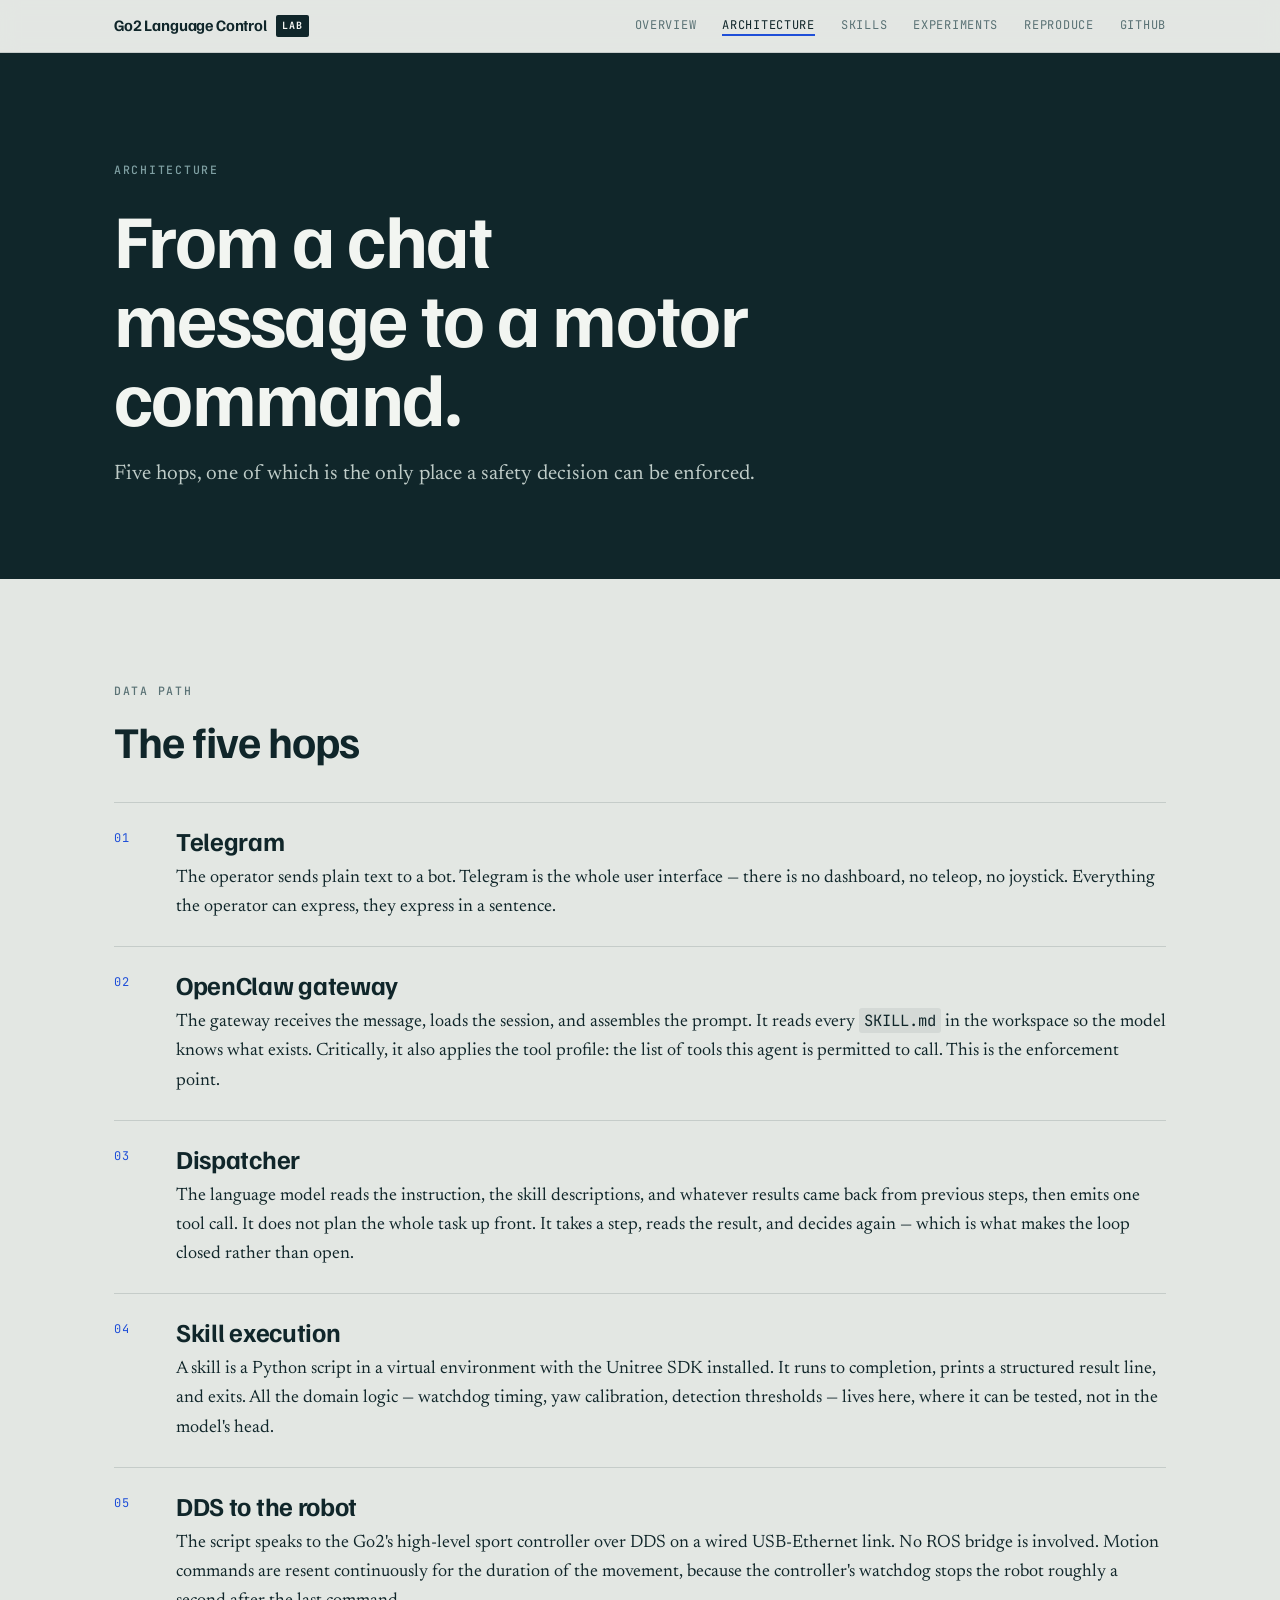
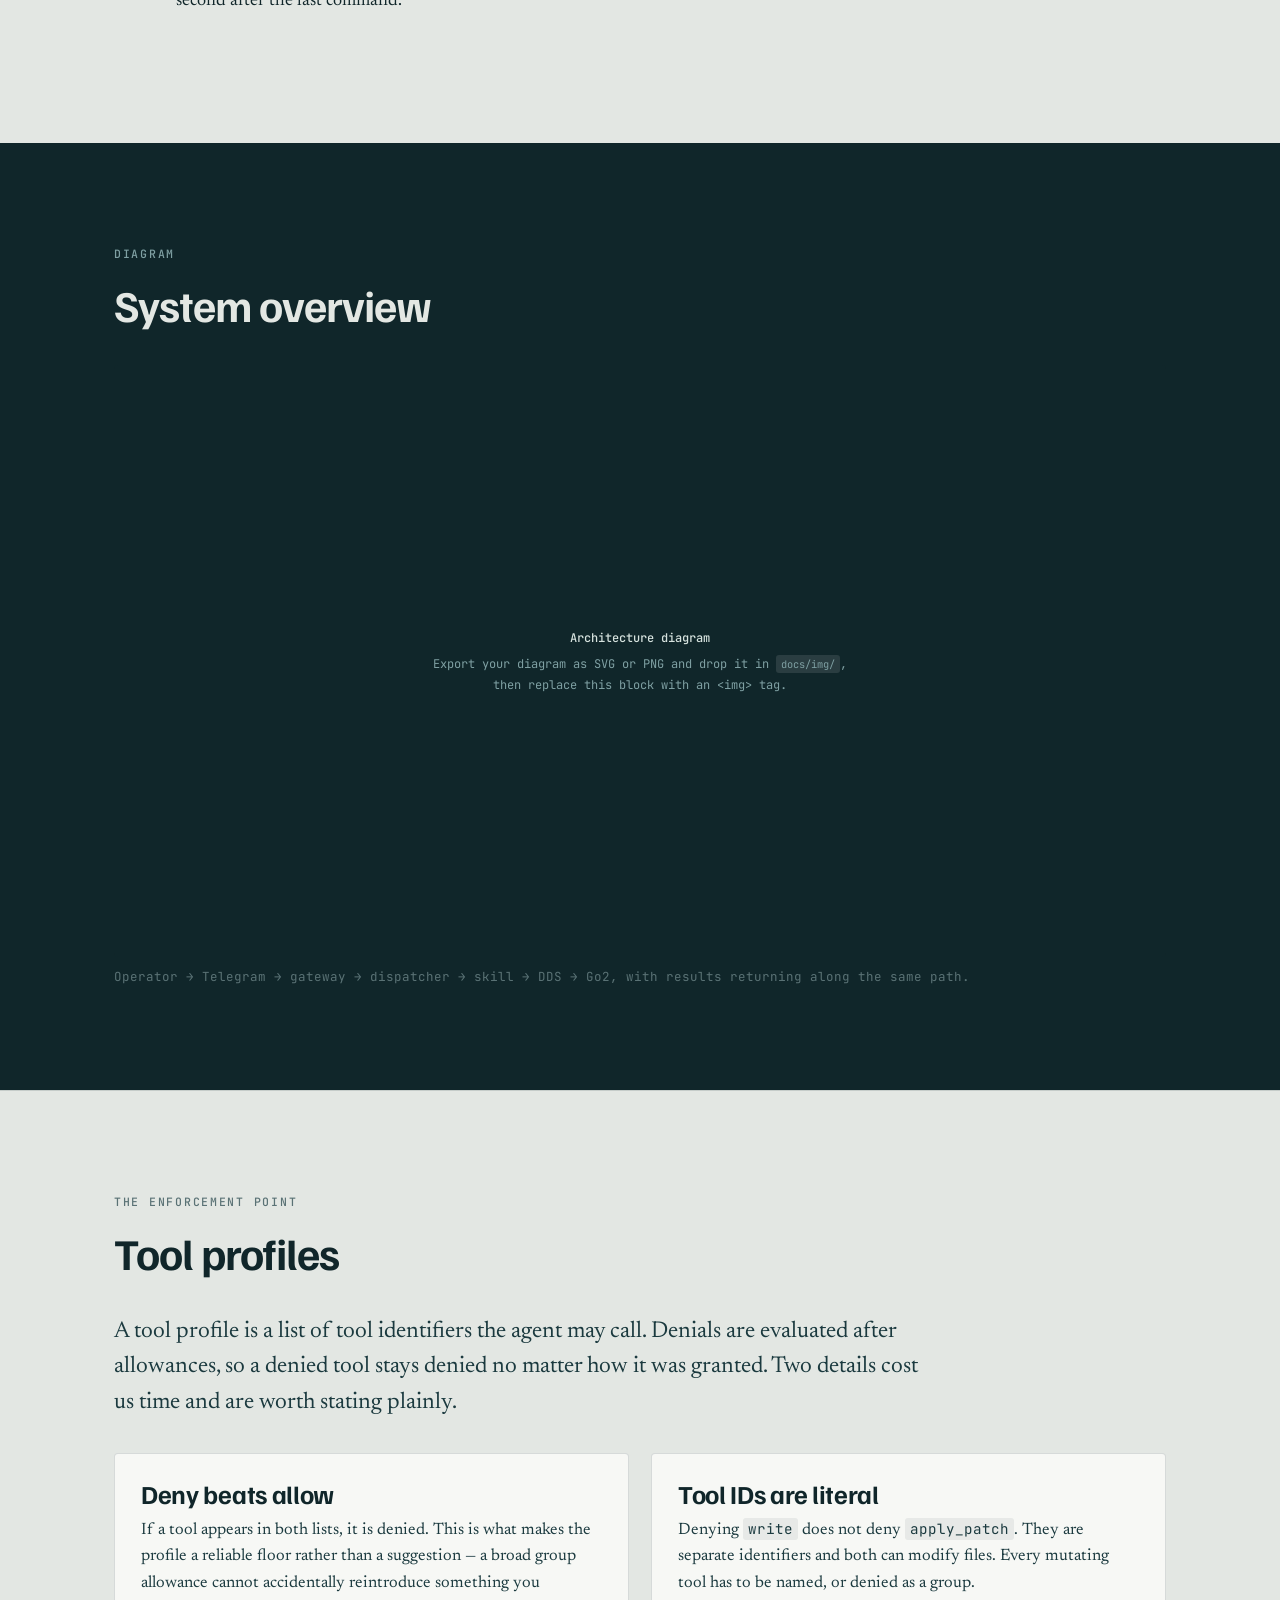
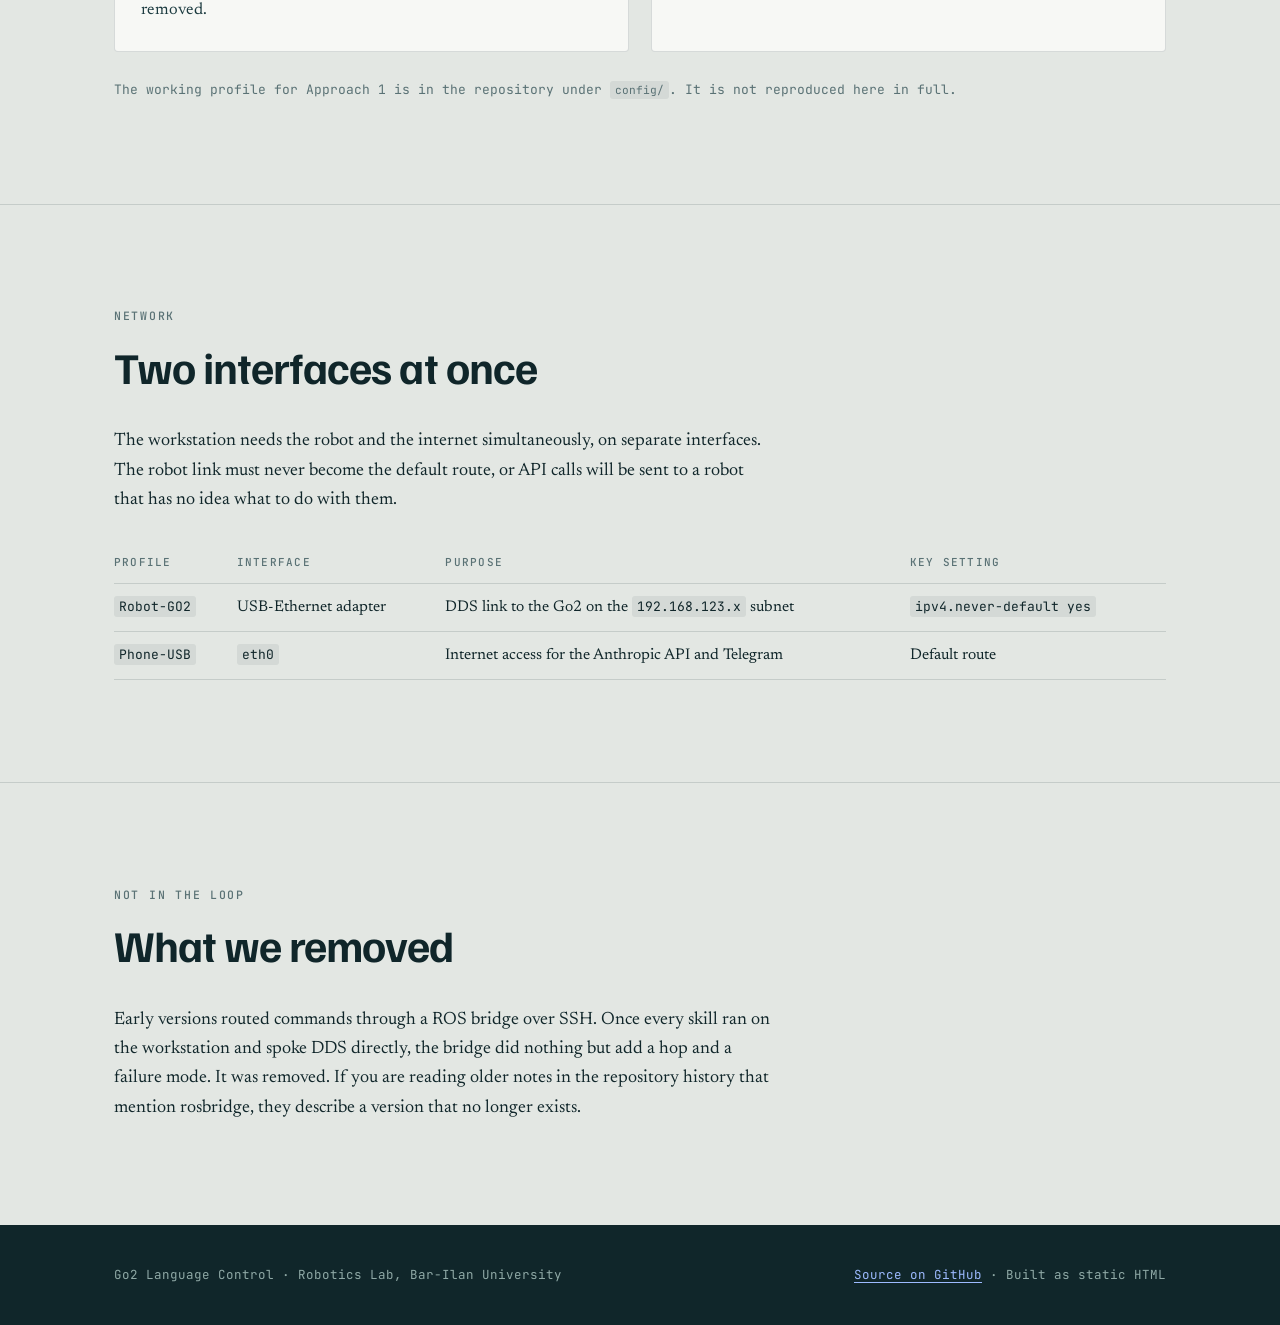
==== docs/architecture.html @ c18717c2 "adding project website files" ====
<!DOCTYPE html>
<html lang="en">
<head>
<meta charset="utf-8">
<meta name="viewport" content="width=device-width, initial-scale=1">
<title>Architecture — Go2 Language Control</title>
<meta name="description" content="How a chat message becomes a motor command: gateway, dispatcher, skill library, DDS.">
<link rel="preconnect" href="https://fonts.googleapis.com">
<link rel="preconnect" href="https://fonts.gstatic.com" crossorigin>
<link href="https://fonts.googleapis.com/css2?family=Familjen+Grotesk:wght@400;500;600;700&family=JetBrains+Mono:wght@400;500&family=Newsreader:opsz,wght@6..72,300;6..72,400;6..72,500&display=swap" rel="stylesheet">
<link rel="stylesheet" href="style.css">
</head>
<body>

<header class="topbar">
  <div class="topbar-inner">
    <a class="mark" href="index.html">Go2 Language Control <span>LAB</span></a>
    <a class="navlink" href="index.html">Overview</a>
    <a class="navlink" href="architecture.html" aria-current="page">Architecture</a>
    <a class="navlink" href="skills.html">Skills</a>
    <a class="navlink" href="experiments.html">Experiments</a>
    <a class="navlink" href="reproduce.html">Reproduce</a>
    <a class="navlink" href="https://github.com/TamirAshwal/Go2">GitHub</a>
  </div>
</header>

<section class="hero">
  <div class="wrap">
    <p class="eyebrow">Architecture</p>
    <h1>From a chat message to a motor command.</h1>
    <p class="hero-sub">
      Five hops, one of which is the only place a safety decision can be enforced.
    </p>
  </div>
</section>

<section class="band band-first">
  <div class="wrap">
    <div class="section-head">
      <p class="eyebrow">Data path</p>
      <h2>The five hops</h2>
    </div>

    <ol class="steps">
      <li>
        <h3>Telegram</h3>
        <p>The operator sends plain text to a bot. Telegram is the whole user interface —
        there is no dashboard, no teleop, no joystick. Everything the operator can express,
        they express in a sentence.</p>
      </li>
      <li>
        <h3>OpenClaw gateway</h3>
        <p>The gateway receives the message, loads the session, and assembles the prompt. It
        reads every <code>SKILL.md</code> in the workspace so the model knows what exists.
        Critically, it also applies the tool profile: the list of tools this agent is
        permitted to call. This is the enforcement point.</p>
      </li>
      <li>
        <h3>Dispatcher</h3>
        <p>The language model reads the instruction, the skill descriptions, and whatever
        results came back from previous steps, then emits one tool call. It does not plan the
        whole task up front. It takes a step, reads the result, and decides again — which is
        what makes the loop closed rather than open.</p>
      </li>
      <li>
        <h3>Skill execution</h3>
        <p>A skill is a Python script in a virtual environment with the Unitree SDK
        installed. It runs to completion, prints a structured result line, and exits. All
        the domain logic — watchdog timing, yaw calibration, detection thresholds — lives
        here, where it can be tested, not in the model's head.</p>
      </li>
      <li>
        <h3>DDS to the robot</h3>
        <p>The script speaks to the Go2's high-level sport controller over DDS on a wired
        USB-Ethernet link. No ROS bridge is involved. Motion commands are resent
        continuously for the duration of the movement, because the controller's watchdog
        stops the robot roughly a second after the last command.</p>
      </li>
    </ol>
  </div>
</section>

<section class="band band-dark">
  <div class="wrap">
    <div class="section-head">
      <p class="eyebrow">Diagram</p>
      <h2>System overview</h2>
    </div>
    <figure>
      <div class="video">
        <p class="video-hint"><strong>Architecture diagram</strong>
        Export your diagram as SVG or PNG and drop it in <code>docs/img/</code>,<br>
        then replace this block with an &lt;img&gt; tag.</p>
      </div>
      <figcaption>Operator → Telegram → gateway → dispatcher → skill → DDS → Go2, with results returning along the same path.</figcaption>
    </figure>
  </div>
</section>

<section class="band">
  <div class="wrap">
    <div class="section-head">
      <p class="eyebrow">The enforcement point</p>
      <h2>Tool profiles</h2>
    </div>
    <p class="lede" style="margin-bottom:32px;">
      A tool profile is a list of tool identifiers the agent may call. Denials are evaluated
      after allowances, so a denied tool stays denied no matter how it was granted. Two
      details cost us time and are worth stating plainly.
    </p>

    <div class="grid g2">
      <div class="card">
        <h3>Deny beats allow</h3>
        <p>If a tool appears in both lists, it is denied. This is what makes the profile a
        reliable floor rather than a suggestion — a broad group allowance cannot
        accidentally reintroduce something you removed.</p>
      </div>
      <div class="card">
        <h3>Tool IDs are literal</h3>
        <p>Denying <code>write</code> does not deny <code>apply_patch</code>. They are
        separate identifiers and both can modify files. Every mutating tool has to be named,
        or denied as a group.</p>
      </div>
    </div>

    <p class="note" style="margin-top:28px;">
      The working profile for Approach 1 is in the repository under
      <code>config/</code>. It is not reproduced here in full.
    </p>
  </div>
</section>

<section class="band">
  <div class="wrap">
    <div class="section-head">
      <p class="eyebrow">Network</p>
      <h2>Two interfaces at once</h2>
    </div>
    <p class="measure" style="margin-bottom:28px;">
      The workstation needs the robot and the internet simultaneously, on separate
      interfaces. The robot link must never become the default route, or API calls will be
      sent to a robot that has no idea what to do with them.
    </p>
    <table class="table">
      <thead>
        <tr><th>Profile</th><th>Interface</th><th>Purpose</th><th>Key setting</th></tr>
      </thead>
      <tbody>
        <tr>
          <td><code>Robot-GO2</code></td>
          <td>USB-Ethernet adapter</td>
          <td>DDS link to the Go2 on the <code>192.168.123.x</code> subnet</td>
          <td><code>ipv4.never-default yes</code></td>
        </tr>
        <tr>
          <td><code>Phone-USB</code></td>
          <td><code>eth0</code></td>
          <td>Internet access for the Anthropic API and Telegram</td>
          <td>Default route</td>
        </tr>
      </tbody>
    </table>
  </div>
</section>

<section class="band">
  <div class="wrap">
    <div class="section-head">
      <p class="eyebrow">Not in the loop</p>
      <h2>What we removed</h2>
    </div>
    <p class="measure">
      Early versions routed commands through a ROS bridge over SSH. Once every skill ran on
      the workstation and spoke DDS directly, the bridge did nothing but add a hop and a
      failure mode. It was removed. If you are reading older notes in the repository history
      that mention rosbridge, they describe a version that no longer exists.
    </p>
  </div>
</section>

<footer class="site-foot">
  <div class="wrap">
    <span>Go2 Language Control · Robotics Lab, Bar-Ilan University</span>
    <span><a href="https://github.com/TamirAshwal/Go2">Source on GitHub</a> · Built as static HTML</span>
  </div>
</footer>

</body>
</html>
---- docs/style.css ----
/* ============================================================
   Go2 Language Control — project site
   Palette and type tokens
   ============================================================ */

:root {
  --ash:      #E3E7E3;
  --ash-deep: #D2D8D2;
  --paper:    #F7F8F5;
  --ink:      #10262A;
  --ink-soft: #1B3A3F;
  --muted:    #5A7275;
  --cobalt:   #1F4FD8;
  --allow:    #17795F;
  --deny:     #B0301C;
  --hair:     rgba(16, 38, 42, 0.14);
  --hair-dk:  rgba(227, 231, 227, 0.18);

  --display: "Familjen Grotesk", "Helvetica Neue", Arial, sans-serif;
  --body:    "Newsreader", Georgia, serif;
  --mono:    "JetBrains Mono", ui-monospace, "SF Mono", Menlo, monospace;

  --gutter: clamp(20px, 5vw, 72px);
  --maxw: 1180px;
}

* { box-sizing: border-box; }

html { -webkit-text-size-adjust: 100%; scroll-behavior: smooth; }

body {
  margin: 0;
  background: var(--ash);
  color: var(--ink);
  font-family: var(--body);
  font-size: 18px;
  line-height: 1.62;
  font-optical-sizing: auto;
}

img { max-width: 100%; display: block; }

a { color: var(--cobalt); text-decoration-thickness: 1px; text-underline-offset: 3px; }
a:hover { text-decoration-thickness: 2px; }

:focus-visible {
  outline: 2px solid var(--cobalt);
  outline-offset: 3px;
}

/* ---------- shared layout ---------- */

.wrap {
  max-width: var(--maxw);
  margin: 0 auto;
  padding-left: var(--gutter);
  padding-right: var(--gutter);
}

.band { padding: clamp(56px, 8vw, 104px) 0; border-top: 1px solid var(--hair); }
.band-first { border-top: none; }
.band-dark { background: var(--ink); color: var(--ash); border-top: none; }
.band-dark a { color: #9DBBFF; }

/* ---------- type ---------- */

h1, h2, h3, h4 {
  font-family: var(--display);
  font-weight: 700;
  letter-spacing: -0.022em;
  line-height: 1.04;
  margin: 0;
}

h1 { font-size: clamp(38px, 6.4vw, 76px); }
h2 { font-size: clamp(28px, 3.9vw, 44px); }
h3 { font-size: clamp(20px, 2.3vw, 26px); letter-spacing: -0.012em; }
h4 { font-size: 17px; letter-spacing: -0.005em; }

p { margin: 0 0 1.05em; }
p:last-child { margin-bottom: 0; }

.eyebrow {
  font-family: var(--mono);
  font-size: 11.5px;
  font-weight: 500;
  letter-spacing: 0.15em;
  text-transform: uppercase;
  color: var(--muted);
  margin: 0 0 18px;
}
.band-dark .eyebrow { color: #7FA0A3; }

.lede {
  font-size: clamp(19px, 2.1vw, 23px);
  line-height: 1.55;
  color: var(--ink-soft);
  max-width: 62ch;
}
.band-dark .lede { color: #C3CFCB; }

.measure { max-width: 66ch; }

.note {
  font-family: var(--mono);
  font-size: 13px;
  line-height: 1.6;
  color: var(--muted);
}

/* ---------- top bar ---------- */

.topbar {
  position: sticky;
  top: 0;
  z-index: 40;
  background: rgba(227, 231, 227, 0.92);
  backdrop-filter: blur(9px);
  border-bottom: 1px solid var(--hair);
}

.topbar-inner {
  max-width: var(--maxw);
  margin: 0 auto;
  padding: 13px var(--gutter);
  display: flex;
  align-items: center;
  gap: 26px;
  flex-wrap: wrap;
}

.mark {
  font-family: var(--display);
  font-weight: 700;
  font-size: 16px;
  letter-spacing: -0.01em;
  color: var(--ink);
  text-decoration: none;
  margin-right: auto;
  display: flex;
  align-items: center;
  gap: 9px;
}

.mark span {
  font-family: var(--mono);
  font-size: 10px;
  letter-spacing: 0.1em;
  color: var(--paper);
  background: var(--ink);
  padding: 3px 6px 2px;
  border-radius: 2px;
}

.navlink {
  font-family: var(--mono);
  font-size: 12px;
  letter-spacing: 0.06em;
  text-transform: uppercase;
  color: var(--muted);
  text-decoration: none;
}
.navlink:hover { color: var(--ink); }
.navlink[aria-current="page"] { color: var(--ink); box-shadow: inset 0 -2px 0 var(--cobalt); }

/* ---------- hero ---------- */

.hero {
  background: var(--ink);
  color: var(--ash);
  padding: clamp(56px, 9vw, 108px) 0 clamp(48px, 7vw, 88px);
}

.hero .eyebrow { color: #7FA0A3; }
.hero h1 { color: #F2F5F1; max-width: 15ch; }

.hero-sub {
  margin-top: 24px;
  max-width: 58ch;
  font-size: clamp(18px, 2vw, 21px);
  line-height: 1.55;
  color: #BFCCC8;
}

.hero-grid {
  display: grid;
  grid-template-columns: 1.05fr 0.95fr;
  gap: clamp(32px, 5vw, 64px);
  align-items: start;
}

/* ---------- signature: dispatch trace ---------- */

.trace {
  font-family: var(--mono);
  font-size: 12.5px;
  line-height: 1.5;
  border: 1px solid var(--hair-dk);
  border-radius: 4px;
  background: #0A1B1E;
  padding: 20px 20px 22px;
}

.trace-head {
  display: flex;
  justify-content: space-between;
  font-size: 10.5px;
  letter-spacing: 0.12em;
  text-transform: uppercase;
  color: #6E9093;
  padding-bottom: 14px;
  margin-bottom: 16px;
  border-bottom: 1px solid var(--hair-dk);
}

.step {
  display: grid;
  grid-template-columns: 78px 1fr;
  gap: 14px;
  padding: 9px 0;
  opacity: 0;
  animation: rise 0.5s ease forwards;
}

.step + .step { border-top: 1px dashed var(--hair-dk); }
.step:nth-child(2) { animation-delay: 0.15s; }
.step:nth-child(3) { animation-delay: 0.55s; }
.step:nth-child(4) { animation-delay: 0.95s; }
.step:nth-child(5) { animation-delay: 1.35s; }
.step:nth-child(6) { animation-delay: 1.75s; }

@keyframes rise {
  from { opacity: 0; transform: translateY(6px); }
  to   { opacity: 1; transform: none; }
}

.step-tag {
  color: #6E9093;
  font-size: 10.5px;
  letter-spacing: 0.1em;
  text-transform: uppercase;
  padding-top: 3px;
}

.step-body { color: #D6E2DE; word-break: break-word; }
.step-body em { color: #9DBBFF; font-style: normal; }
.step-body .ok { color: #56C79E; }

@media (prefers-reduced-motion: reduce) {
  html { scroll-behavior: auto; }
  .step { opacity: 1; animation: none; }
}

/* ---------- result line ---------- */

.result {
  font-family: var(--mono);
  font-size: 13px;
  background: var(--ink);
  color: #D6E2DE;
  padding: 12px 15px;
  border-radius: 3px;
  border-left: 3px solid var(--allow);
  overflow-x: auto;
  white-space: pre;
  margin: 0 0 10px;
}
.result:last-child { margin-bottom: 0; }

/* ---------- code block ---------- */

pre {
  font-family: var(--mono);
  font-size: 13px;
  line-height: 1.62;
  background: var(--ink);
  color: #D6E2DE;
  padding: 18px 20px;
  border-radius: 4px;
  overflow-x: auto;
  margin: 0 0 18px;
}
pre:last-child { margin-bottom: 0; }
pre .c { color: #7FA0A3; }

code {
  font-family: var(--mono);
  font-size: 0.86em;
  background: rgba(16, 38, 42, 0.07);
  padding: 2px 5px;
  border-radius: 3px;
}
pre code { background: none; padding: 0; font-size: inherit; }
.band-dark code { background: rgba(227, 231, 227, 0.12); }

/* ---------- grids and cards ---------- */

.grid { display: grid; gap: 22px; }
.g2 { grid-template-columns: repeat(2, 1fr); }
.g3 { grid-template-columns: repeat(3, 1fr); }

.card {
  background: var(--paper);
  border: 1px solid var(--hair);
  border-radius: 4px;
  padding: 26px 26px 28px;
}

.card h3 { margin-bottom: 10px; }
.card p { font-size: 16.5px; color: var(--ink-soft); }

a.card { text-decoration: none; color: inherit; display: block; transition: border-color 0.15s, transform 0.15s; }
a.card:hover { border-color: var(--cobalt); transform: translateY(-2px); }
a.card .go {
  font-family: var(--mono);
  font-size: 12px;
  letter-spacing: 0.08em;
  text-transform: uppercase;
  color: var(--cobalt);
  display: inline-block;
  margin-top: 14px;
}

/* ---------- approach comparison ---------- */

.approach {
  background: var(--paper);
  border: 1px solid var(--hair);
  border-radius: 4px;
  padding: 26px;
}
.approach.is-focus { border-color: var(--ink); border-width: 2px; }

.approach-tag {
  font-family: var(--mono);
  font-size: 11px;
  letter-spacing: 0.13em;
  text-transform: uppercase;
  color: var(--paper);
  background: var(--ink);
  padding: 4px 8px 3px;
  border-radius: 2px;
  display: inline-block;
  margin-bottom: 14px;
}

.tools { list-style: none; margin: 18px 0 0; padding: 0; font-family: var(--mono); font-size: 13.5px; }
.tools li { padding: 7px 0; border-top: 1px solid var(--hair); display: flex; gap: 10px; align-items: baseline; }
.tools li::before { font-size: 11px; letter-spacing: 0.06em; width: 54px; flex: none; }
.tools .allow::before { content: "ALLOW"; color: var(--allow); }
.tools .deny::before  { content: "DENY";  color: var(--deny); }
.tools .deny { color: var(--muted); text-decoration: line-through; text-decoration-color: var(--deny); }

/* ---------- video ---------- */

.video {
  position: relative;
  aspect-ratio: 16 / 9;
  background: var(--ink);
  border-radius: 4px;
  overflow: hidden;
  display: flex;
  align-items: center;
  justify-content: center;
  text-align: center;
  padding: 24px;
}
.video iframe, .video video { position: absolute; inset: 0; width: 100%; height: 100%; border: 0; }
.video-hint { font-family: var(--mono); font-size: 12px; line-height: 1.7; color: #7FA0A3; }
.video-hint strong { color: #D6E2DE; display: block; margin-bottom: 6px; font-weight: 500; }

figure { margin: 0; }
figcaption { font-family: var(--mono); font-size: 12.5px; color: var(--muted); margin-top: 10px; }

/* ---------- table ---------- */

.table { width: 100%; border-collapse: collapse; font-size: 15.5px; }
.table th, .table td { text-align: left; padding: 11px 14px 11px 0; border-bottom: 1px solid var(--hair); vertical-align: top; }
.table th {
  font-family: var(--mono);
  font-size: 11px;
  letter-spacing: 0.11em;
  text-transform: uppercase;
  color: var(--muted);
  font-weight: 500;
}
.table td code { font-size: 13px; }

/* ---------- numbered steps ---------- */

.steps { counter-reset: s; list-style: none; margin: 0; padding: 0; }
.steps > li {
  counter-increment: s;
  border-top: 1px solid var(--hair);
  padding: 24px 0 24px 62px;
  position: relative;
}
.steps > li::before {
  content: counter(s, decimal-leading-zero);
  position: absolute;
  left: 0;
  top: 26px;
  font-family: var(--mono);
  font-size: 12px;
  color: var(--cobalt);
  letter-spacing: 0.06em;
}
.steps h3 { margin-bottom: 10px; }

/* ---------- misc ---------- */

.stack-list { list-style: none; margin: 0; padding: 0; font-size: 16.5px; }
.stack-list li { padding: 10px 0; border-top: 1px solid var(--hair); }
.stack-list li:first-child { border-top: none; }
.stack-list b { font-family: var(--display); font-weight: 700; }

.limits { list-style: none; margin: 0; padding: 0; }
.limits li { padding: 14px 0 14px 26px; border-top: 1px solid var(--hair); position: relative; font-size: 16.5px; }
.limits li::before { content: "—"; position: absolute; left: 0; color: var(--deny); }

.section-head { margin-bottom: 38px; }

.site-foot {
  background: var(--ink);
  color: #8FA9A6;
  font-family: var(--mono);
  font-size: 12.5px;
  padding: 40px 0;
}
.site-foot .wrap { display: flex; justify-content: space-between; gap: 20px; flex-wrap: wrap; }
.site-foot a { color: #9DBBFF; }

/* ---------- dark-section overrides ---------- */

.band-dark pre,
.band-dark .result {
  background: #0A1B1E;
  border: 1px solid var(--hair-dk);
}
.band-dark .result { border-left: 3px solid var(--allow); }
.band-dark .steps > li { border-top-color: var(--hair-dk); }
.band-dark .steps > li::before { color: #9DBBFF; }
.band-dark .note { color: #7FA0A3; }
.band-dark .table th,
.band-dark .table td { border-bottom-color: var(--hair-dk); }
.band-dark .table th { color: #7FA0A3; }

/* ---------- responsive ---------- */

@media (max-width: 900px) {
  .hero-grid, .g2, .g3 { grid-template-columns: 1fr; }
}

@media (max-width: 560px) {
  body { font-size: 17px; }
  .topbar-inner { gap: 16px; }
  .step { grid-template-columns: 62px 1fr; gap: 10px; }
}
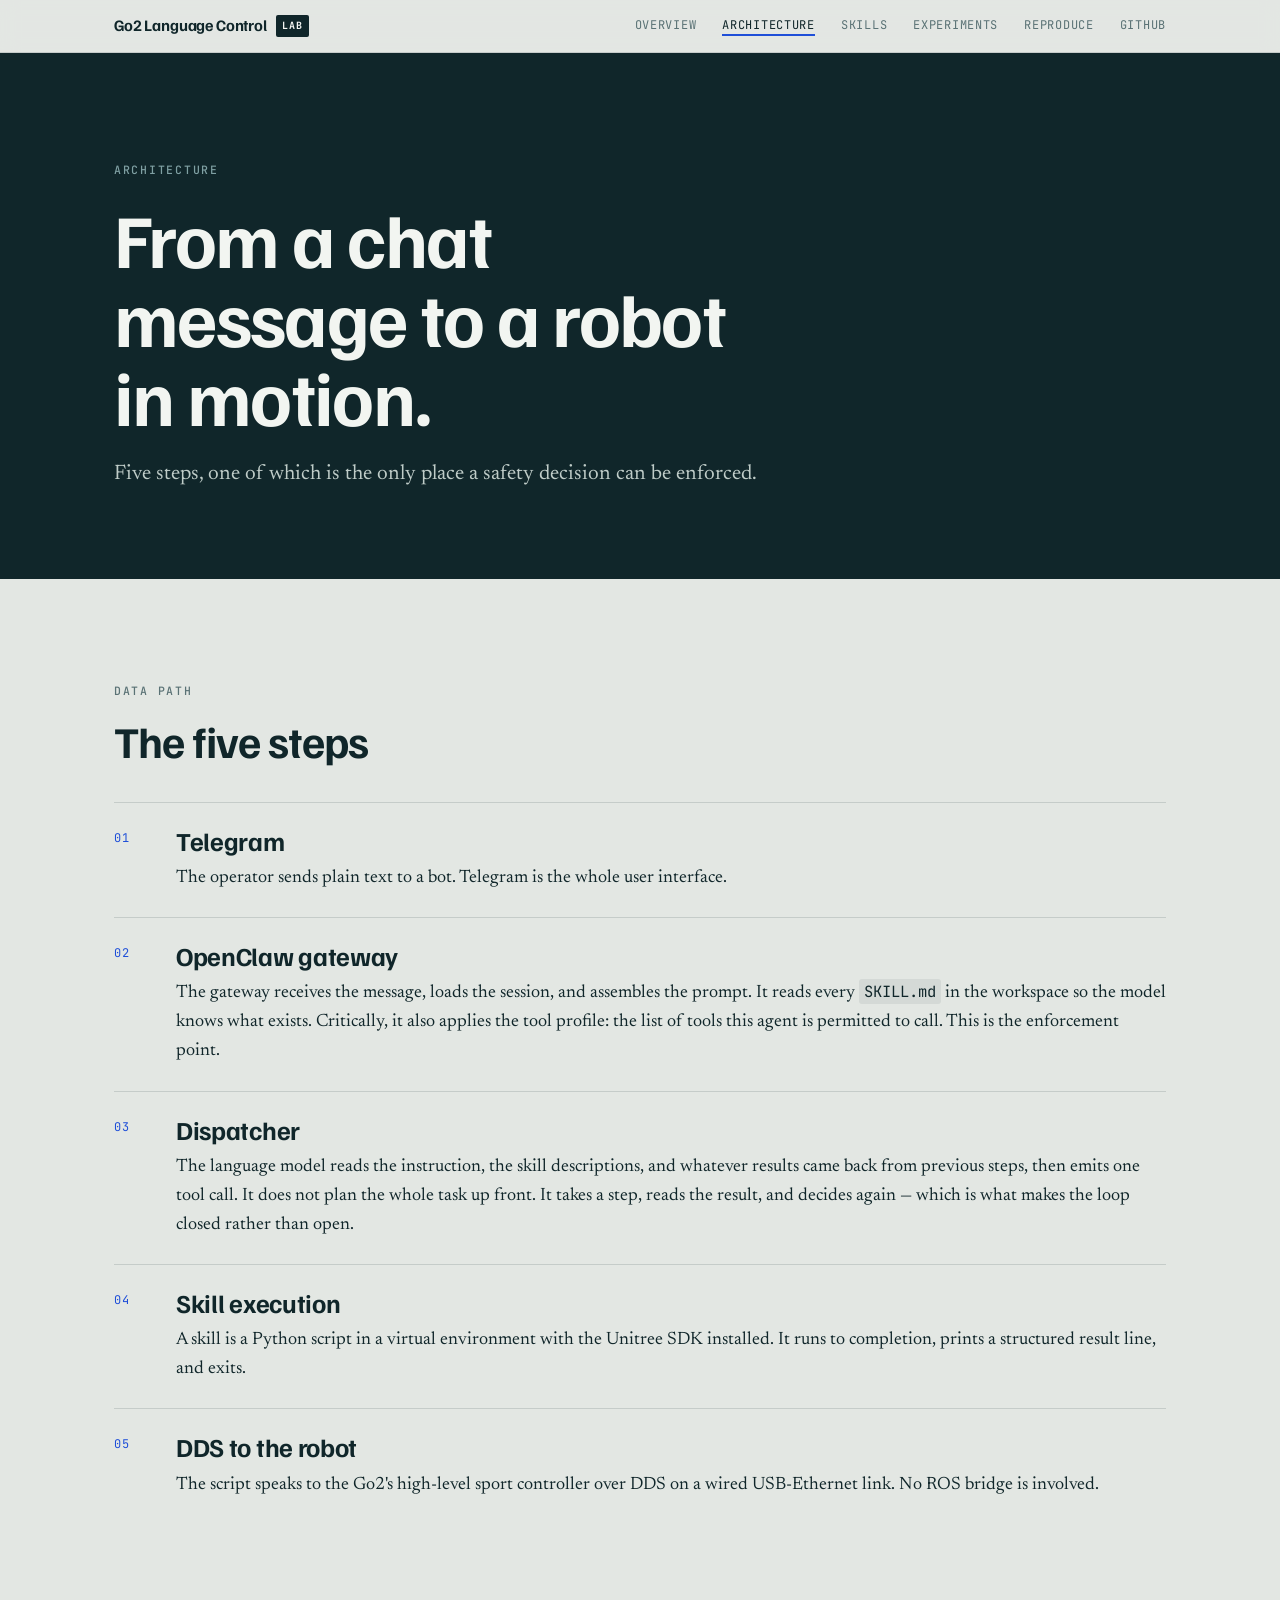
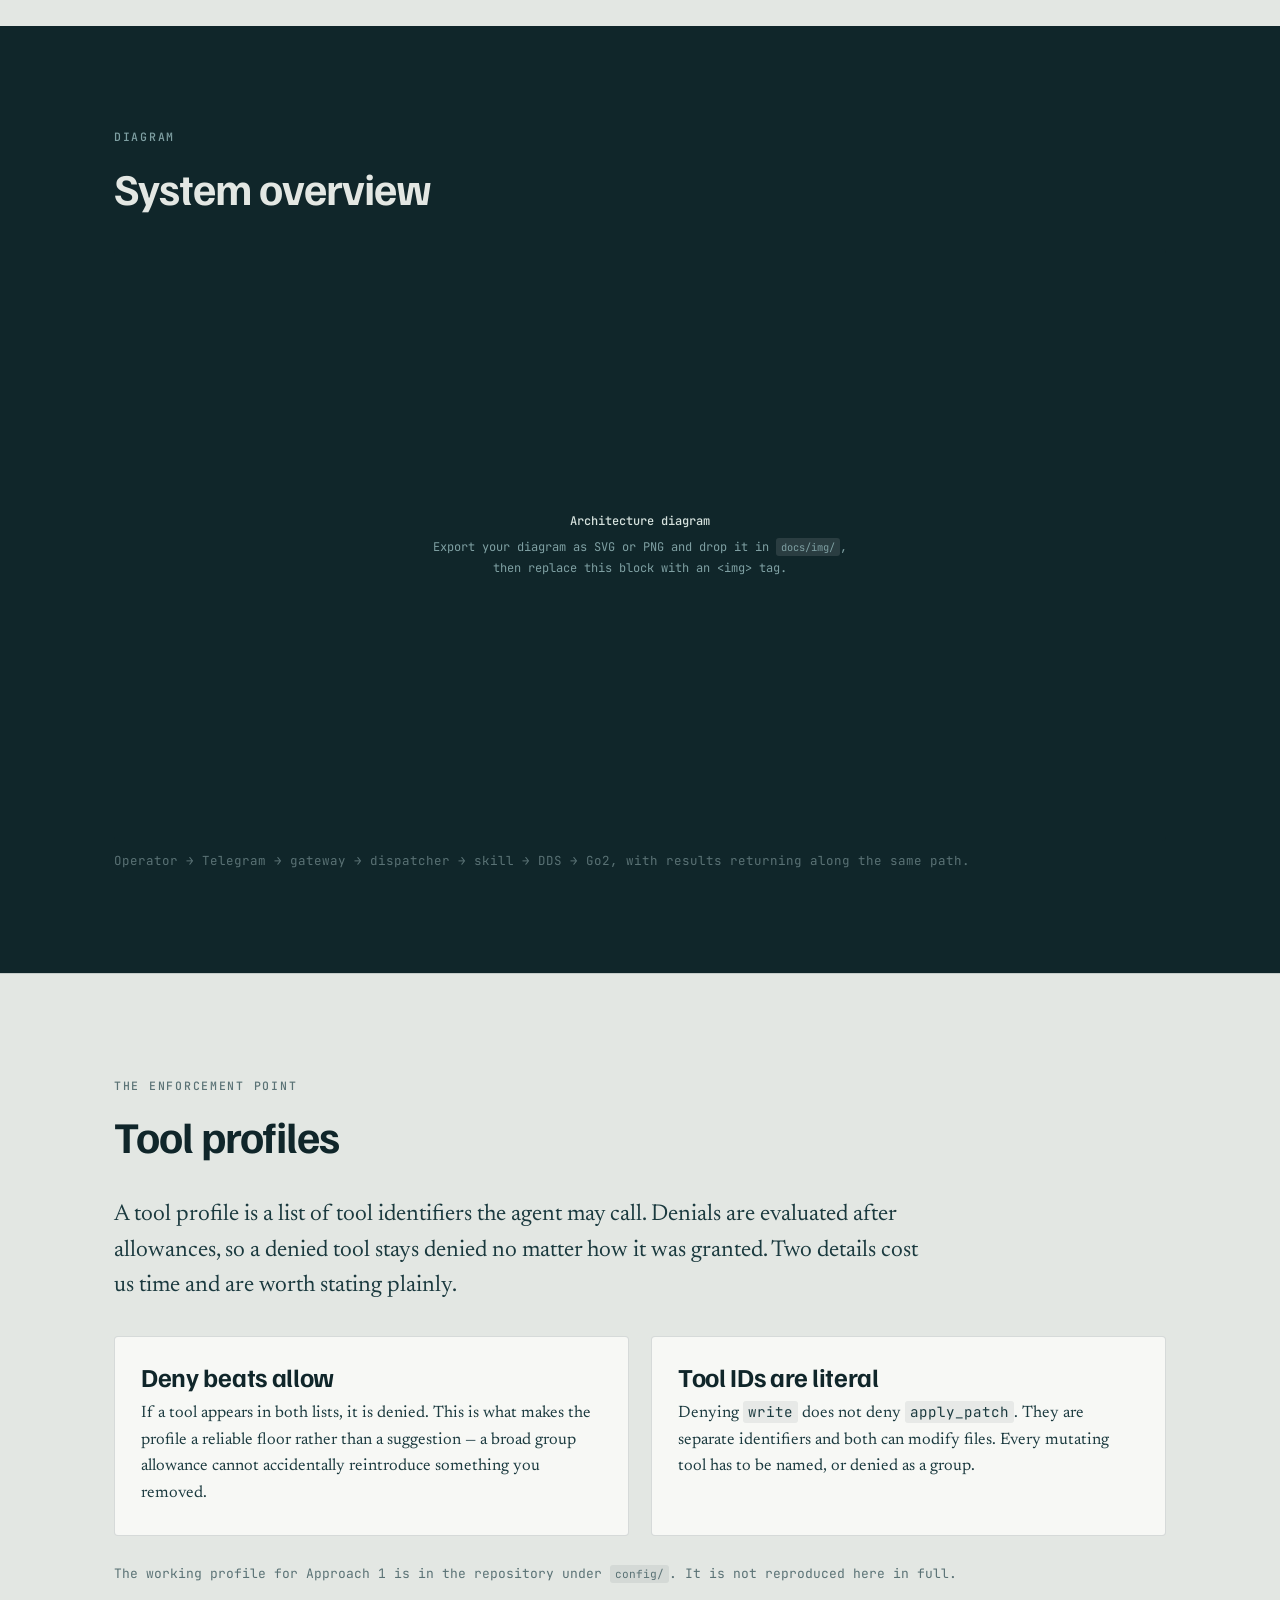
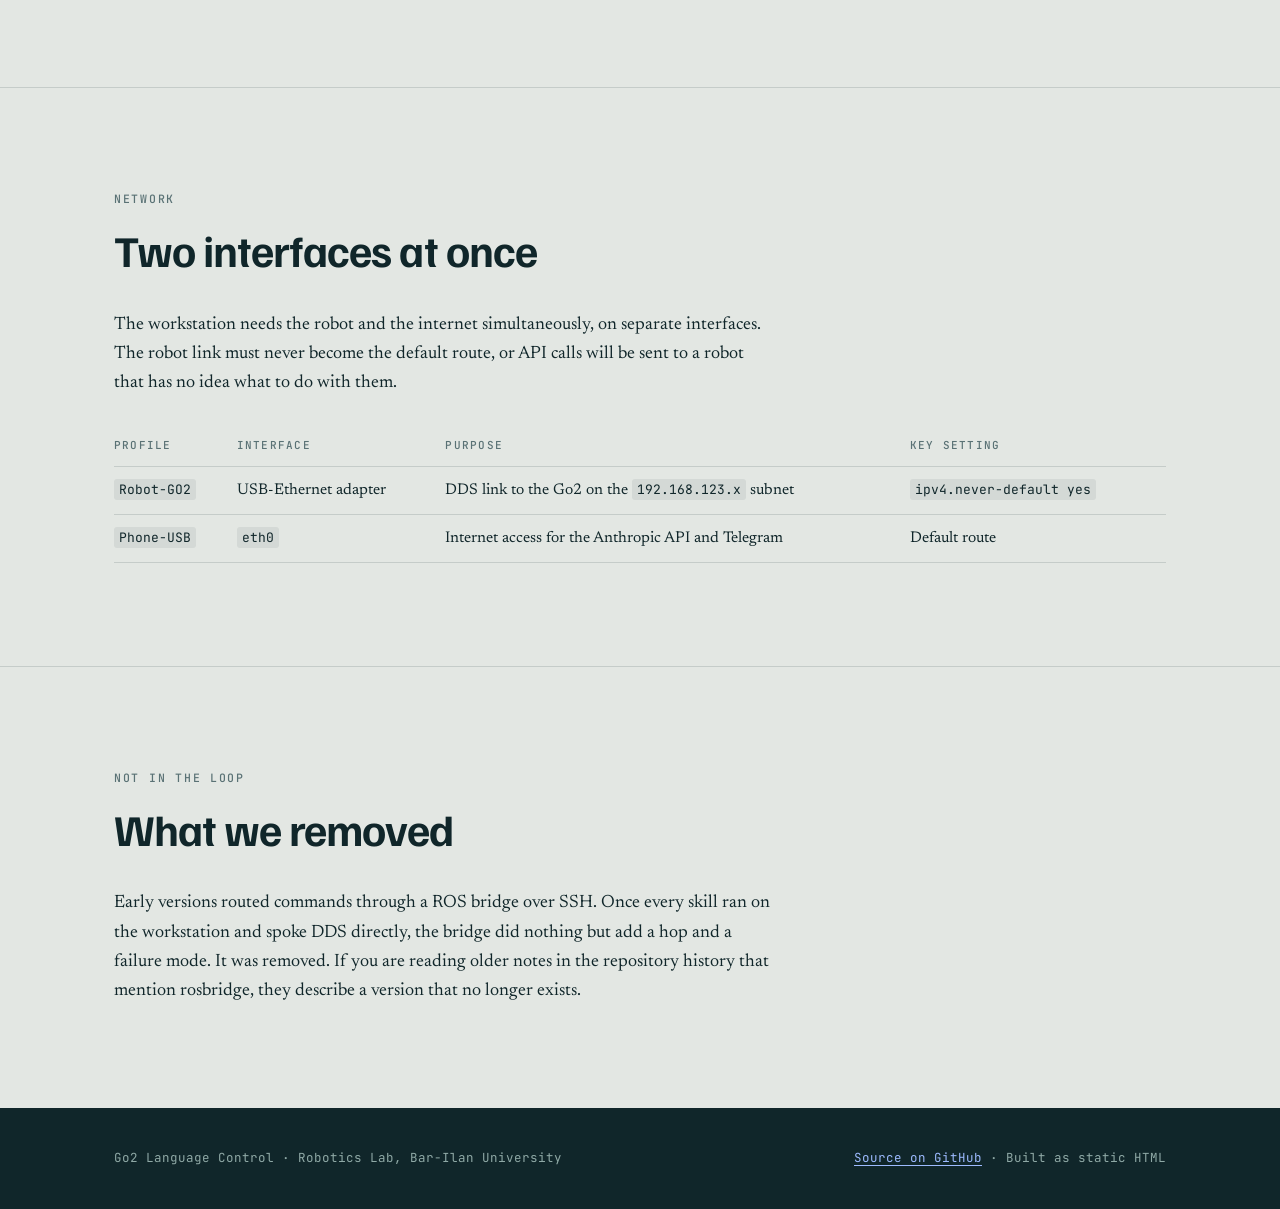
==== commit 2e9a919c: "fixinng the architecture page" ====
--- a/docs/architecture.html
+++ b/docs/architecture.html
@@ -27,9 +27,9 @@
 <section class="hero">
   <div class="wrap">
     <p class="eyebrow">Architecture</p>
-    <h1>From a chat message to a motor command.</h1>
+    <h1>From a chat message to a robot in motion.</h1>
     <p class="hero-sub">
-      Five hops, one of which is the only place a safety decision can be enforced.
+      Five steps, one of which is the only place a safety decision can be enforced.
     </p>
   </div>
 </section>
@@ -38,15 +38,13 @@
   <div class="wrap">
     <div class="section-head">
       <p class="eyebrow">Data path</p>
-      <h2>The five hops</h2>
+      <h2>The five steps</h2>
     </div>
 
     <ol class="steps">
       <li>
         <h3>Telegram</h3>
-        <p>The operator sends plain text to a bot. Telegram is the whole user interface —
-        there is no dashboard, no teleop, no joystick. Everything the operator can express,
-        they express in a sentence.</p>
+        <p>The operator sends plain text to a bot. Telegram is the whole user interface.</p>
       </li>
       <li>
         <h3>OpenClaw gateway</h3>
@@ -65,16 +63,12 @@
       <li>
         <h3>Skill execution</h3>
         <p>A skill is a Python script in a virtual environment with the Unitree SDK
-        installed. It runs to completion, prints a structured result line, and exits. All
-        the domain logic — watchdog timing, yaw calibration, detection thresholds — lives
-        here, where it can be tested, not in the model's head.</p>
+        installed. It runs to completion, prints a structured result line, and exits.</p>
       </li>
       <li>
         <h3>DDS to the robot</h3>
         <p>The script speaks to the Go2's high-level sport controller over DDS on a wired
-        USB-Ethernet link. No ROS bridge is involved. Motion commands are resent
-        continuously for the duration of the movement, because the controller's watchdog
-        stops the robot roughly a second after the last command.</p>
+        USB-Ethernet link. No ROS bridge is involved.</p>
       </li>
     </ol>
   </div>
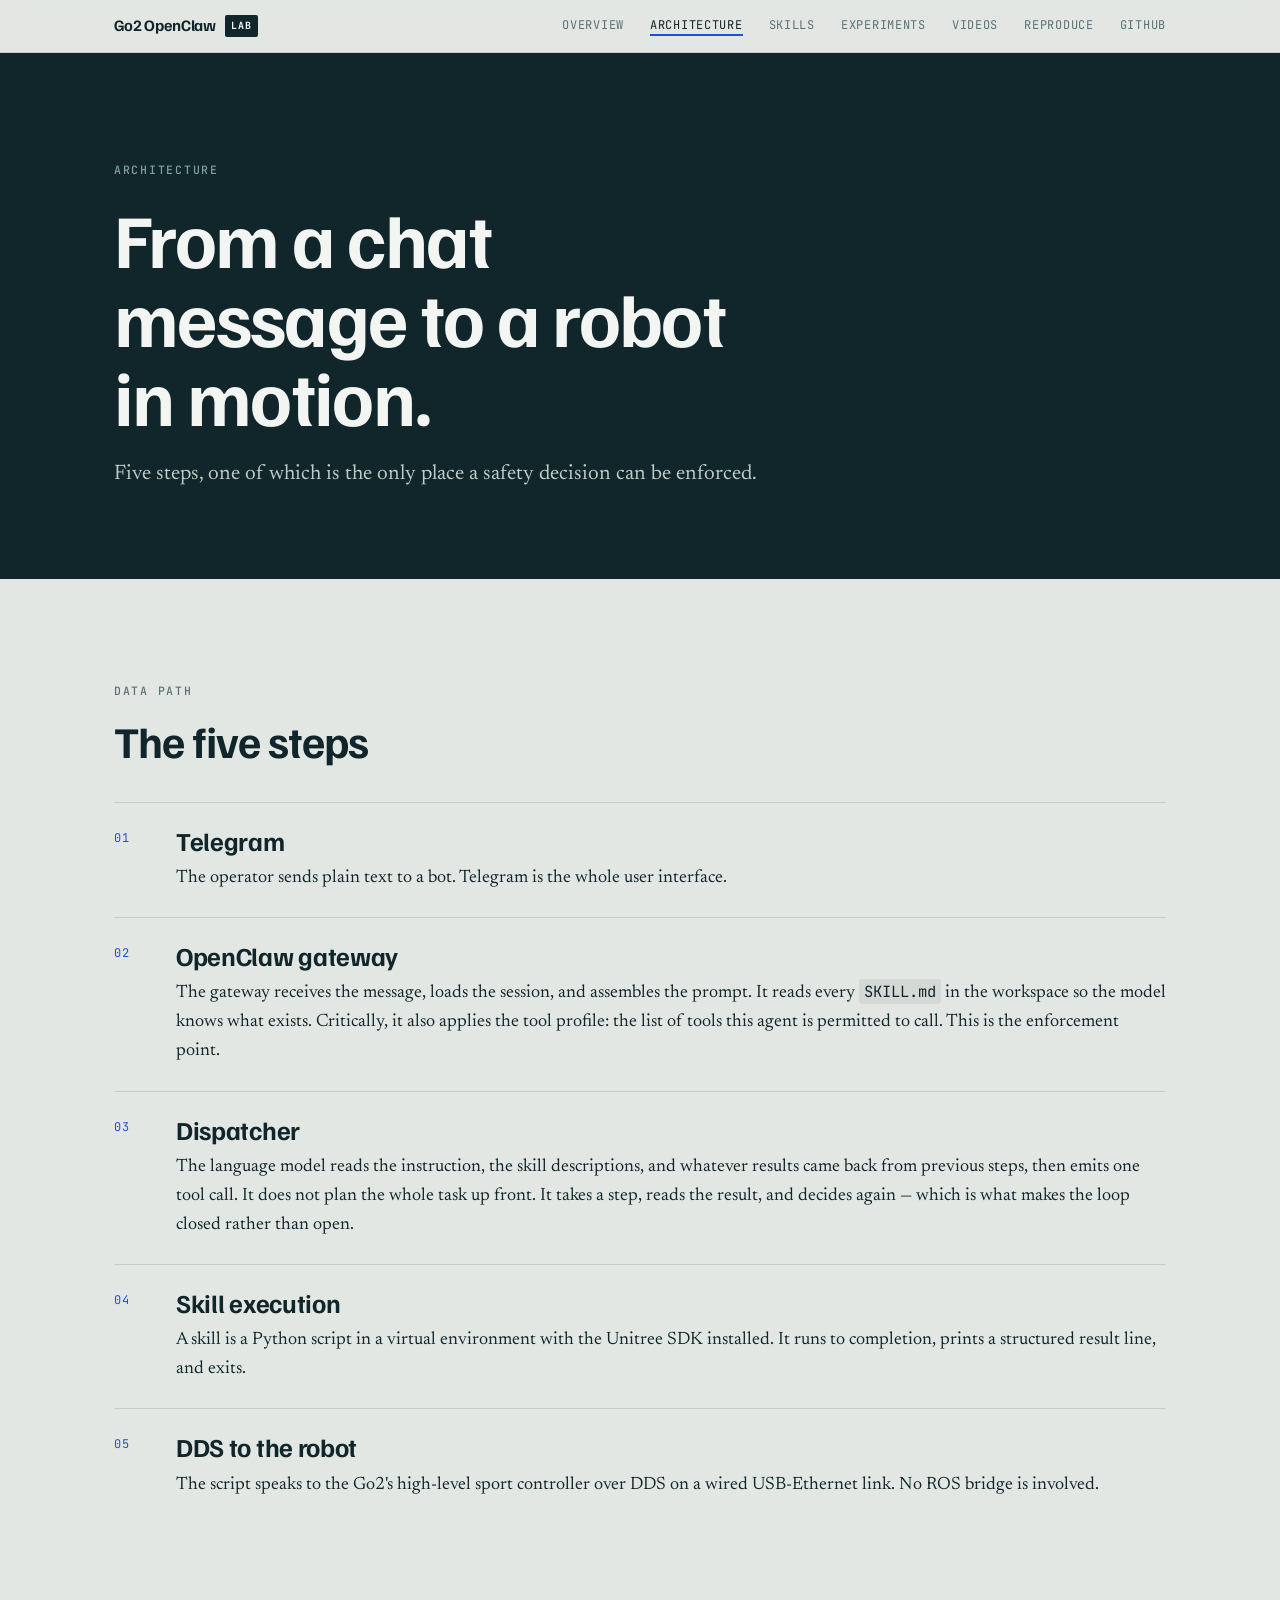
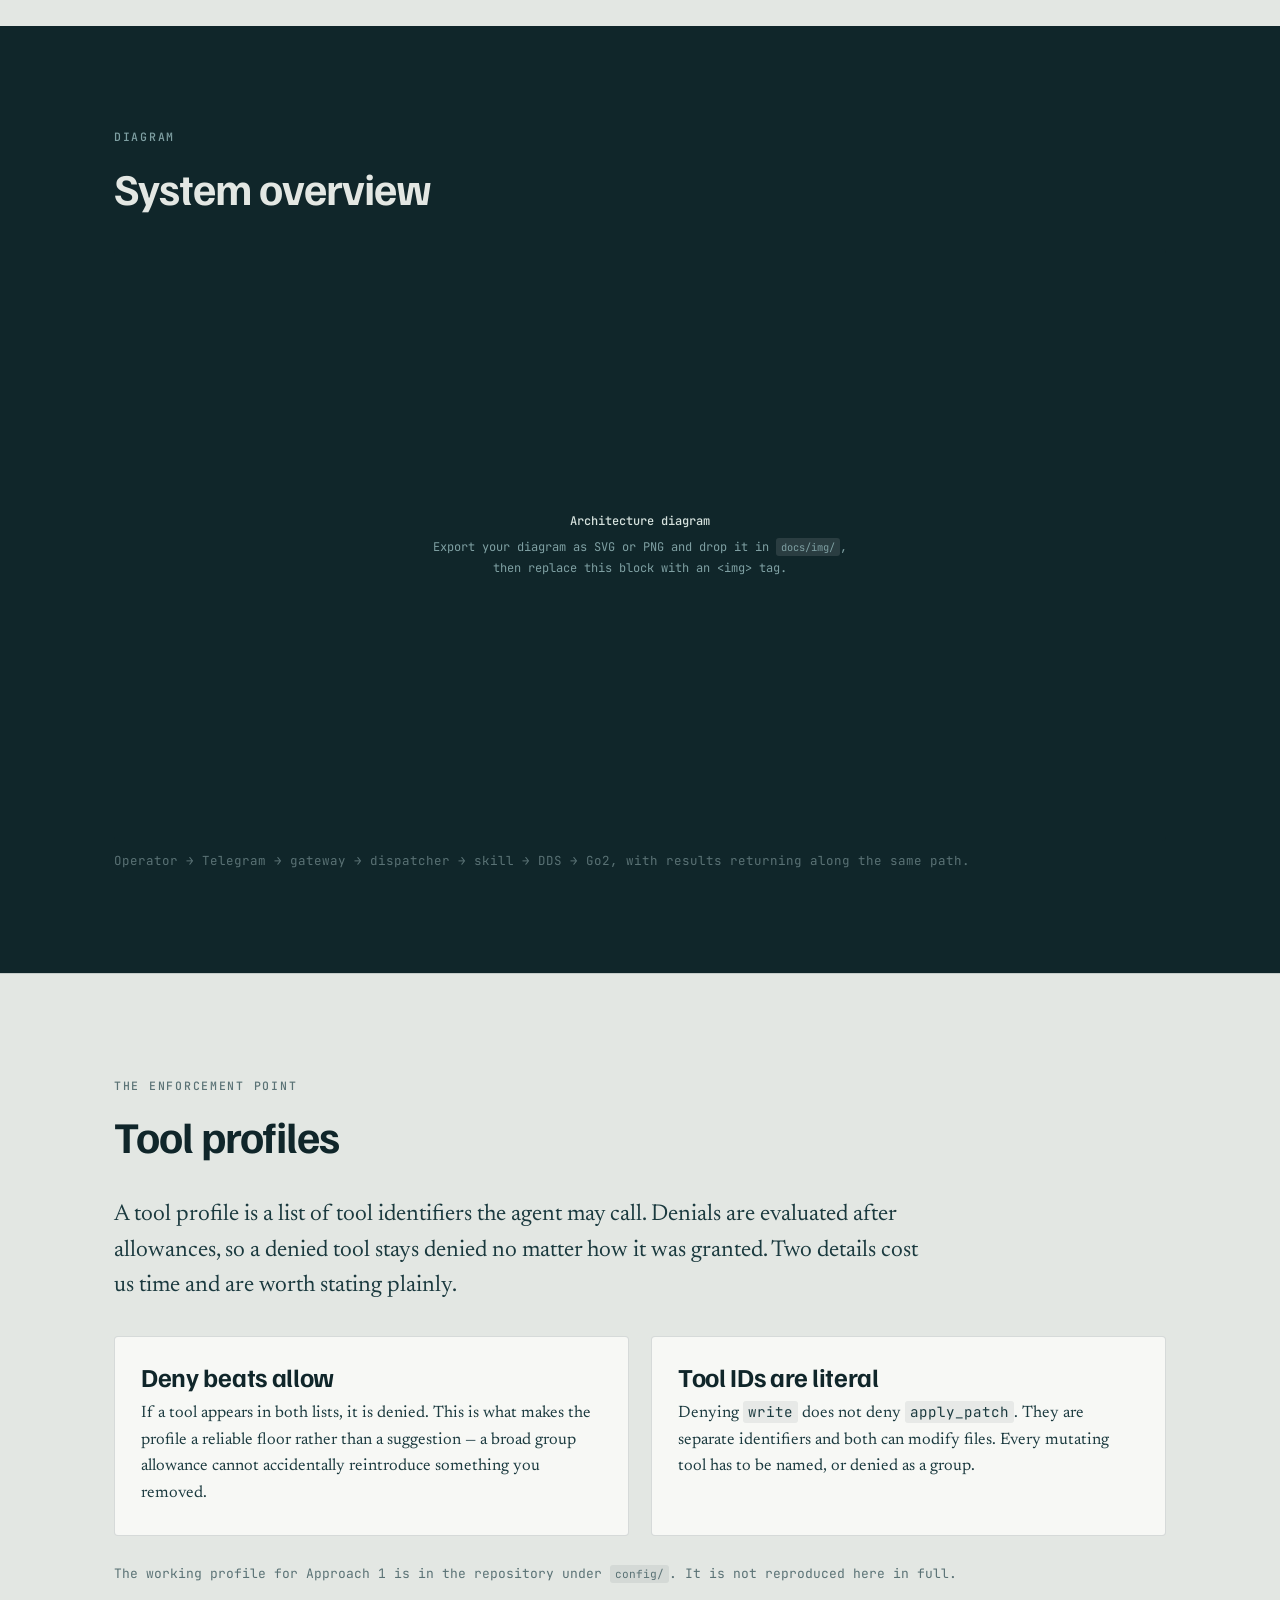
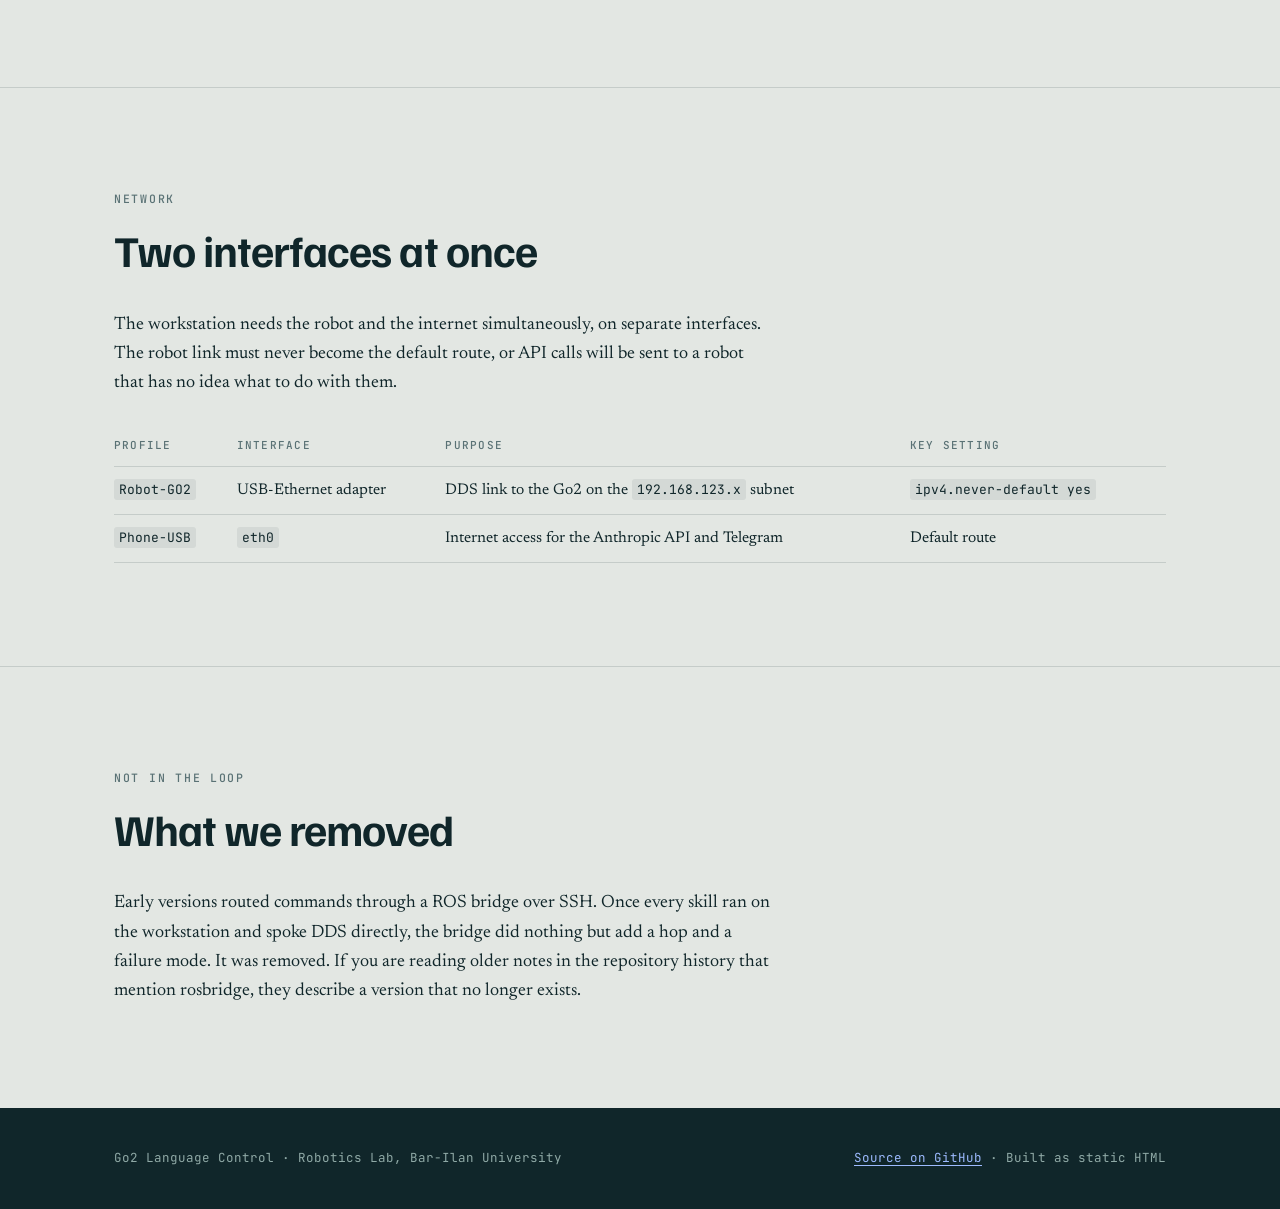
==== commit 563c964f: "adding videos page and replacing" language control" to "openclaw"" ====
--- a/docs/architecture.html
+++ b/docs/architecture.html
@@ -3,7 +3,7 @@
 <head>
 <meta charset="utf-8">
 <meta name="viewport" content="width=device-width, initial-scale=1">
-<title>Architecture — Go2 Language Control</title>
+<title>Architecture — Go2 OpenClaw</title>
 <meta name="description" content="How a chat message becomes a motor command: gateway, dispatcher, skill library, DDS.">
 <link rel="preconnect" href="https://fonts.googleapis.com">
 <link rel="preconnect" href="https://fonts.gstatic.com" crossorigin>
@@ -14,11 +14,12 @@
 
 <header class="topbar">
   <div class="topbar-inner">
-    <a class="mark" href="index.html">Go2 Language Control <span>LAB</span></a>
+    <a class="mark" href="index.html">Go2 OpenClaw <span>LAB</span></a>
     <a class="navlink" href="index.html">Overview</a>
     <a class="navlink" href="architecture.html" aria-current="page">Architecture</a>
     <a class="navlink" href="skills.html">Skills</a>
     <a class="navlink" href="experiments.html">Experiments</a>
+    <a class="navlink" href="videos.html">Videos</a>
     <a class="navlink" href="reproduce.html">Reproduce</a>
     <a class="navlink" href="https://github.com/TamirAshwal/Go2">GitHub</a>
   </div>
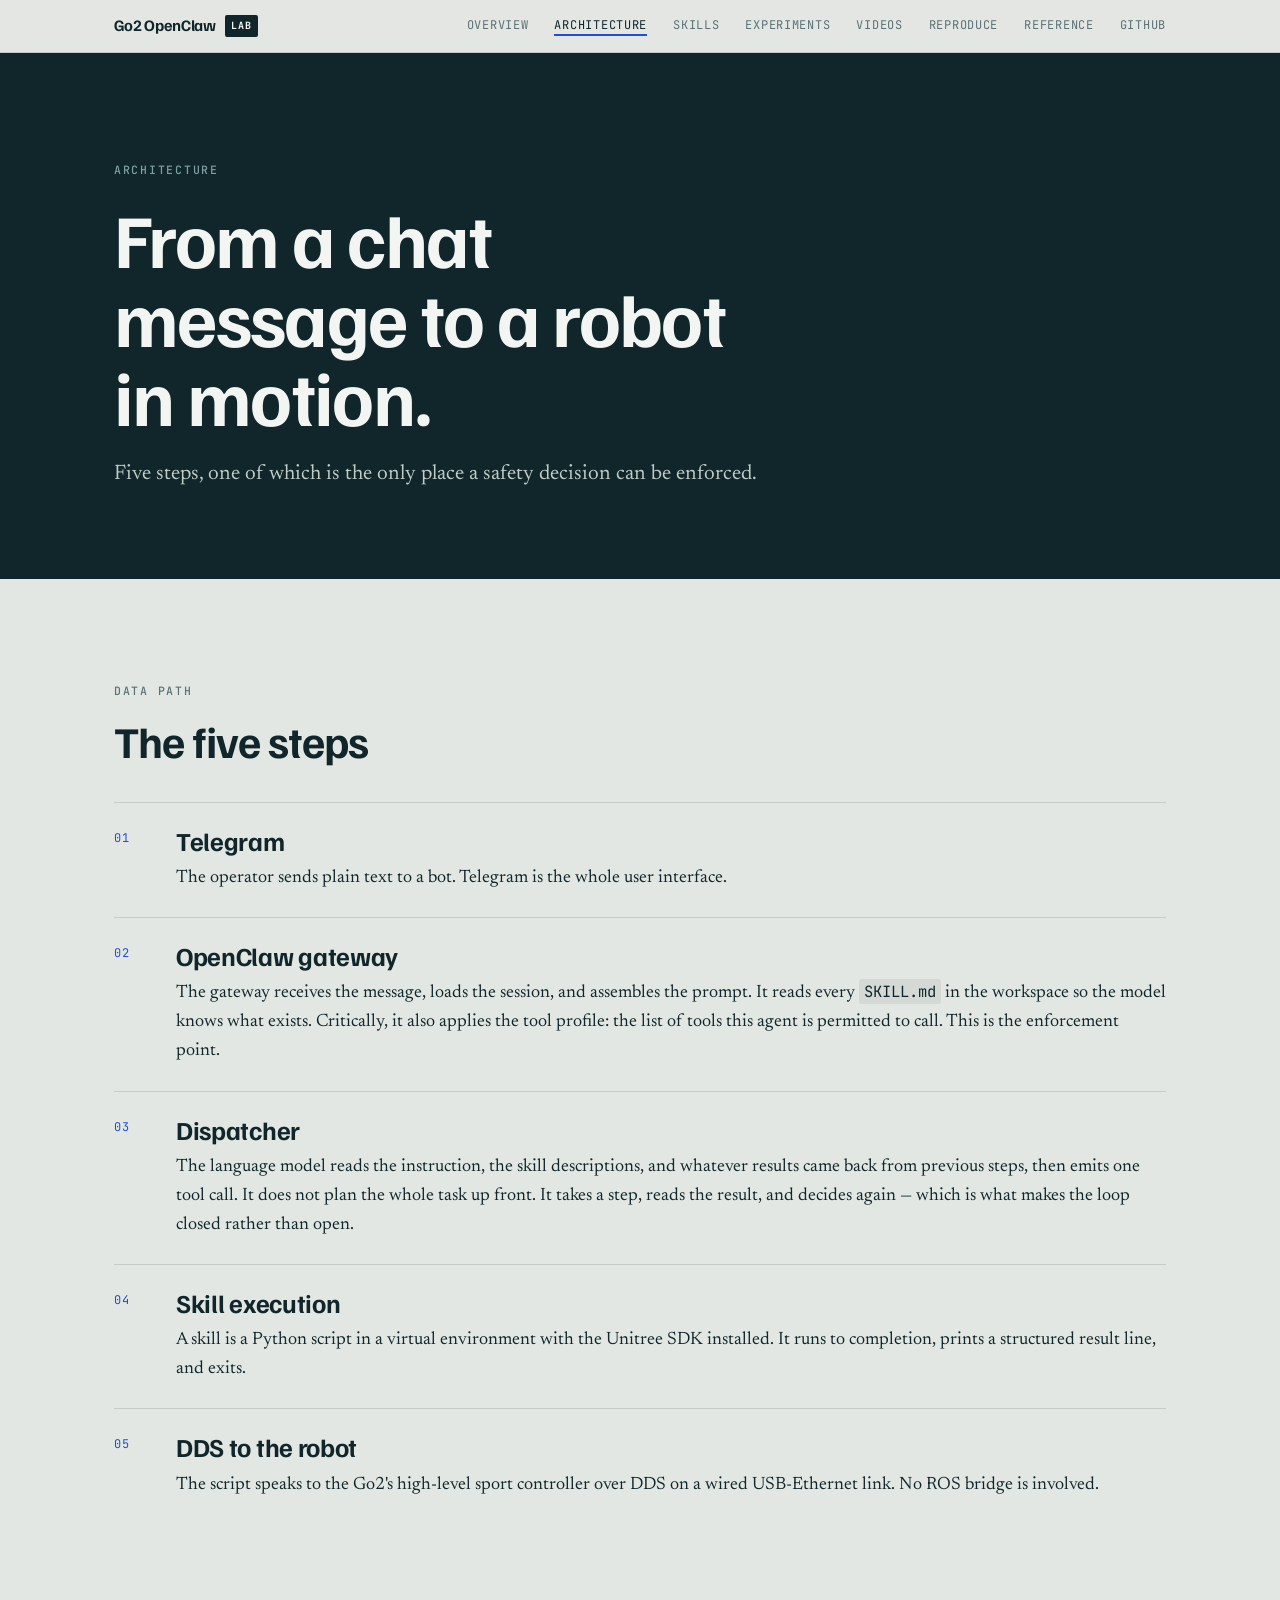
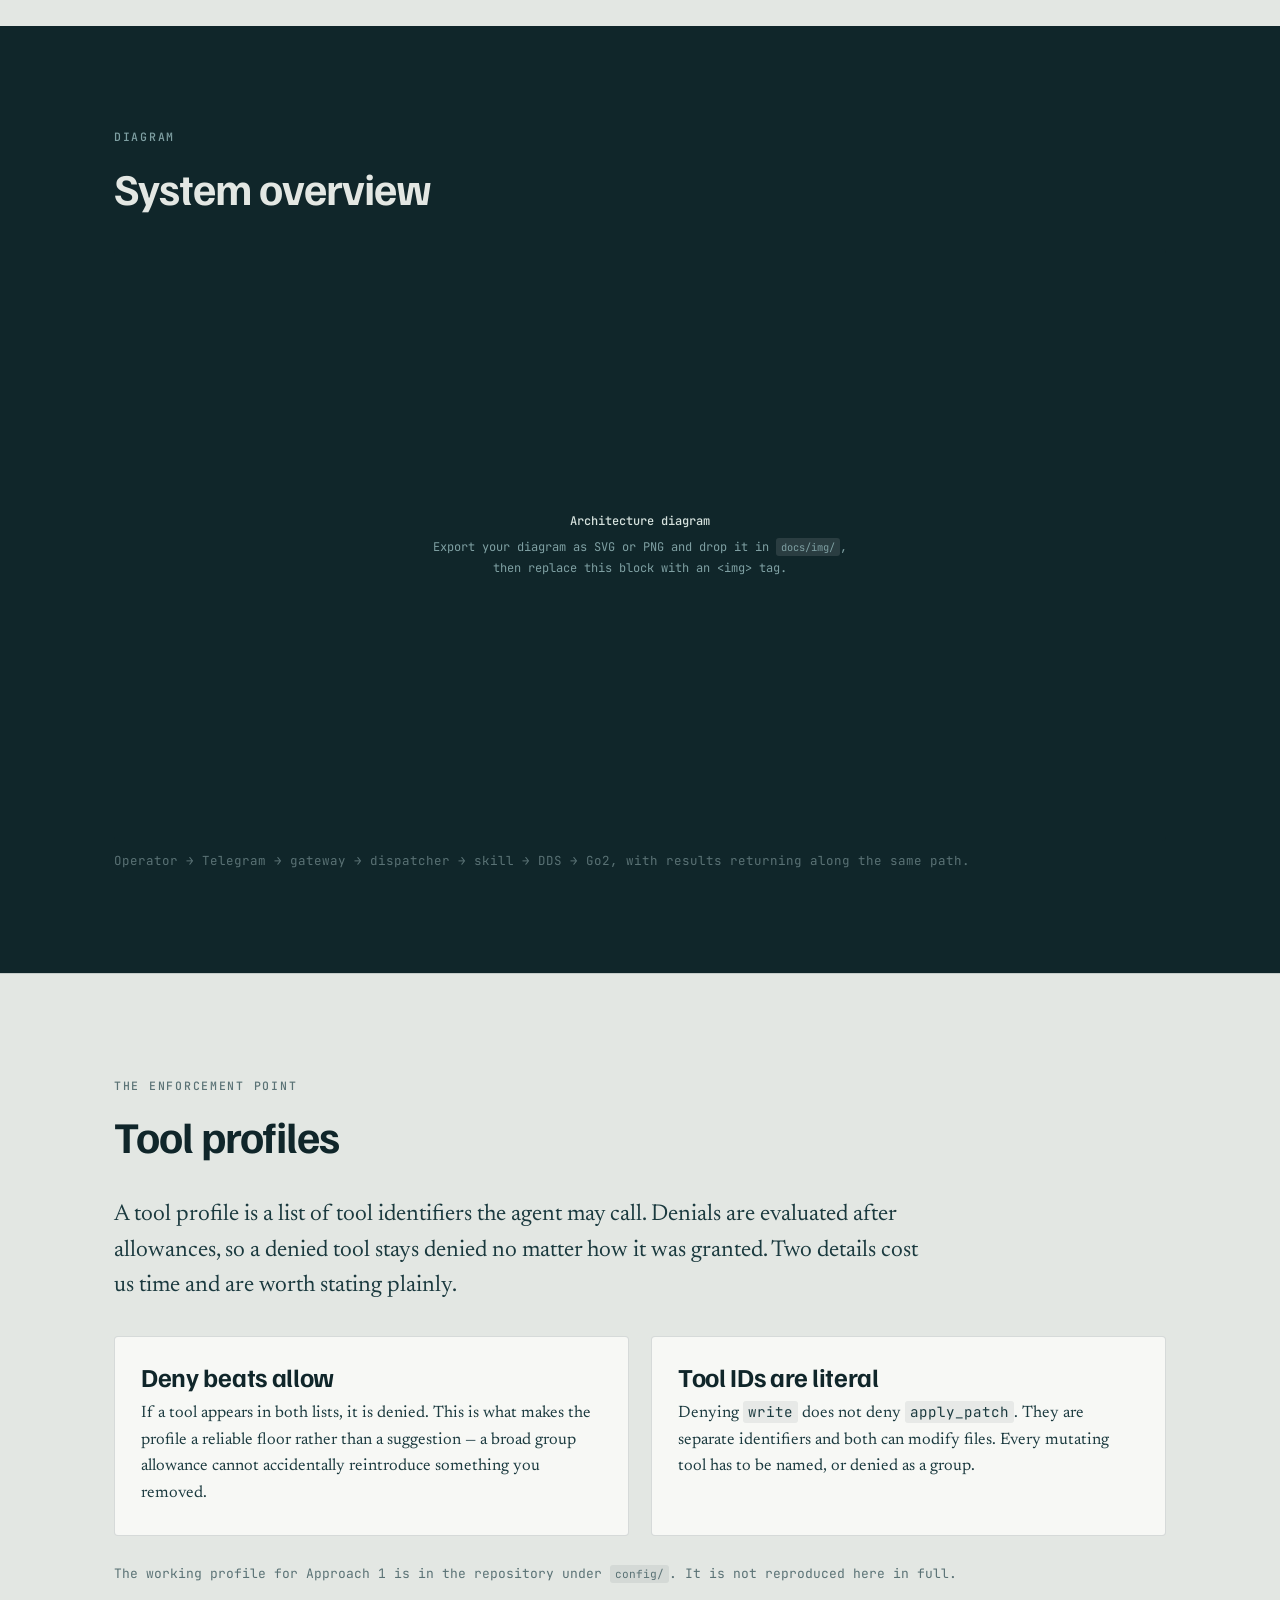
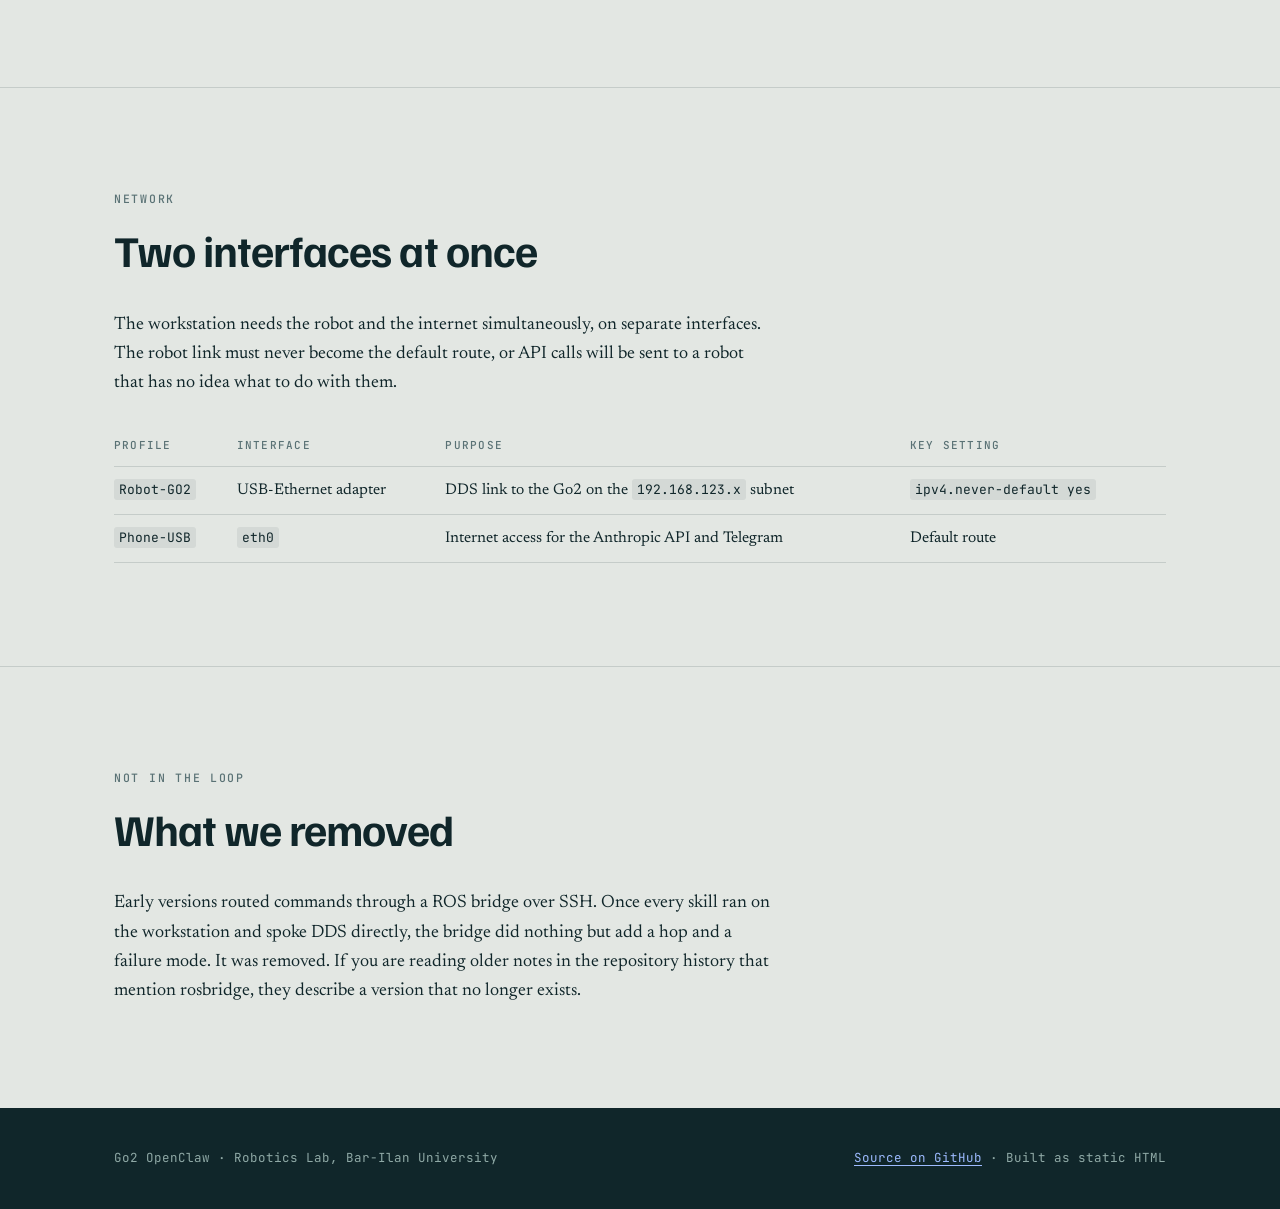
==== commit bbb97a97: "adding reference page" ====
--- a/docs/architecture.html
+++ b/docs/architecture.html
@@ -21,6 +21,7 @@
     <a class="navlink" href="experiments.html">Experiments</a>
     <a class="navlink" href="videos.html">Videos</a>
     <a class="navlink" href="reproduce.html">Reproduce</a>
+    <a class="navlink" href="reference.html">Reference</a>
     <a class="navlink" href="https://github.com/TamirAshwal/Go2">GitHub</a>
   </div>
 </header>
@@ -176,7 +177,7 @@
 
 <footer class="site-foot">
   <div class="wrap">
-    <span>Go2 Language Control · Robotics Lab, Bar-Ilan University</span>
+    <span>Go2 OpenClaw · Robotics Lab, Bar-Ilan University</span>
     <span><a href="https://github.com/TamirAshwal/Go2">Source on GitHub</a> · Built as static HTML</span>
   </div>
 </footer>
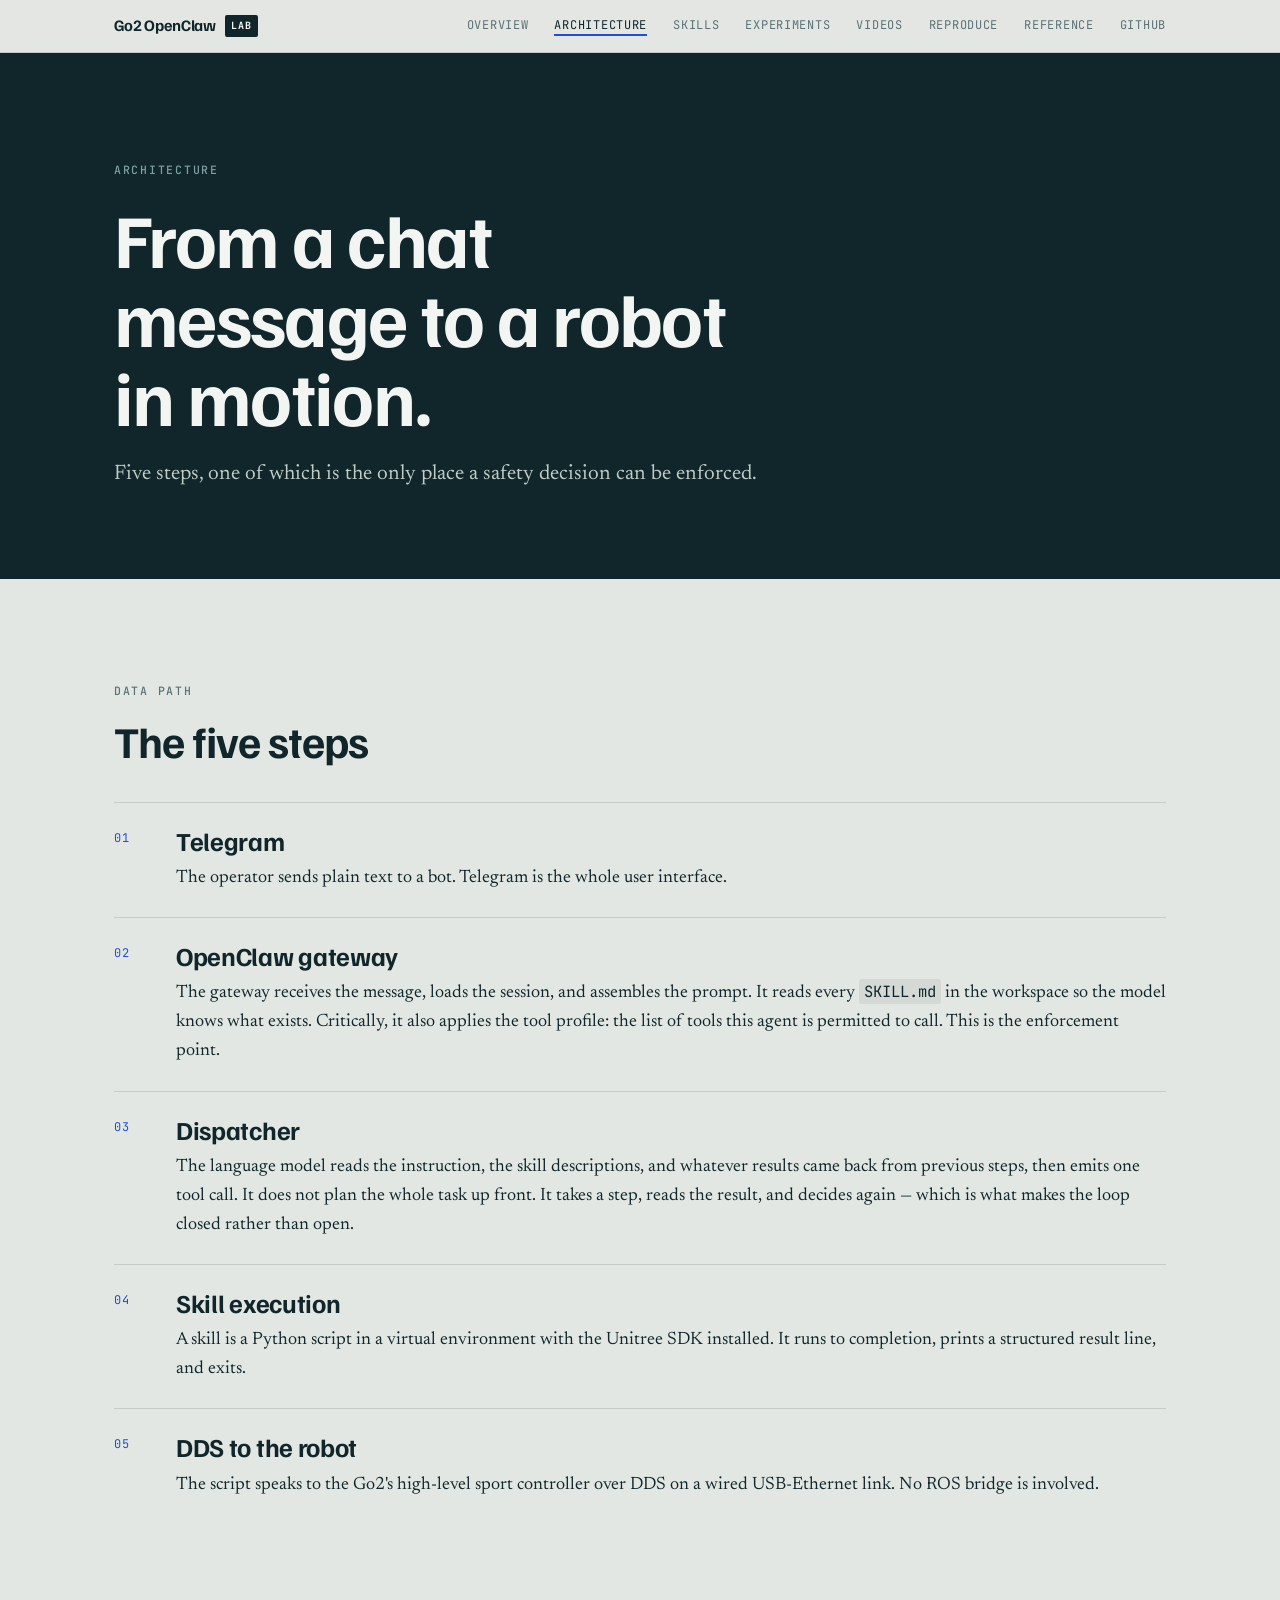
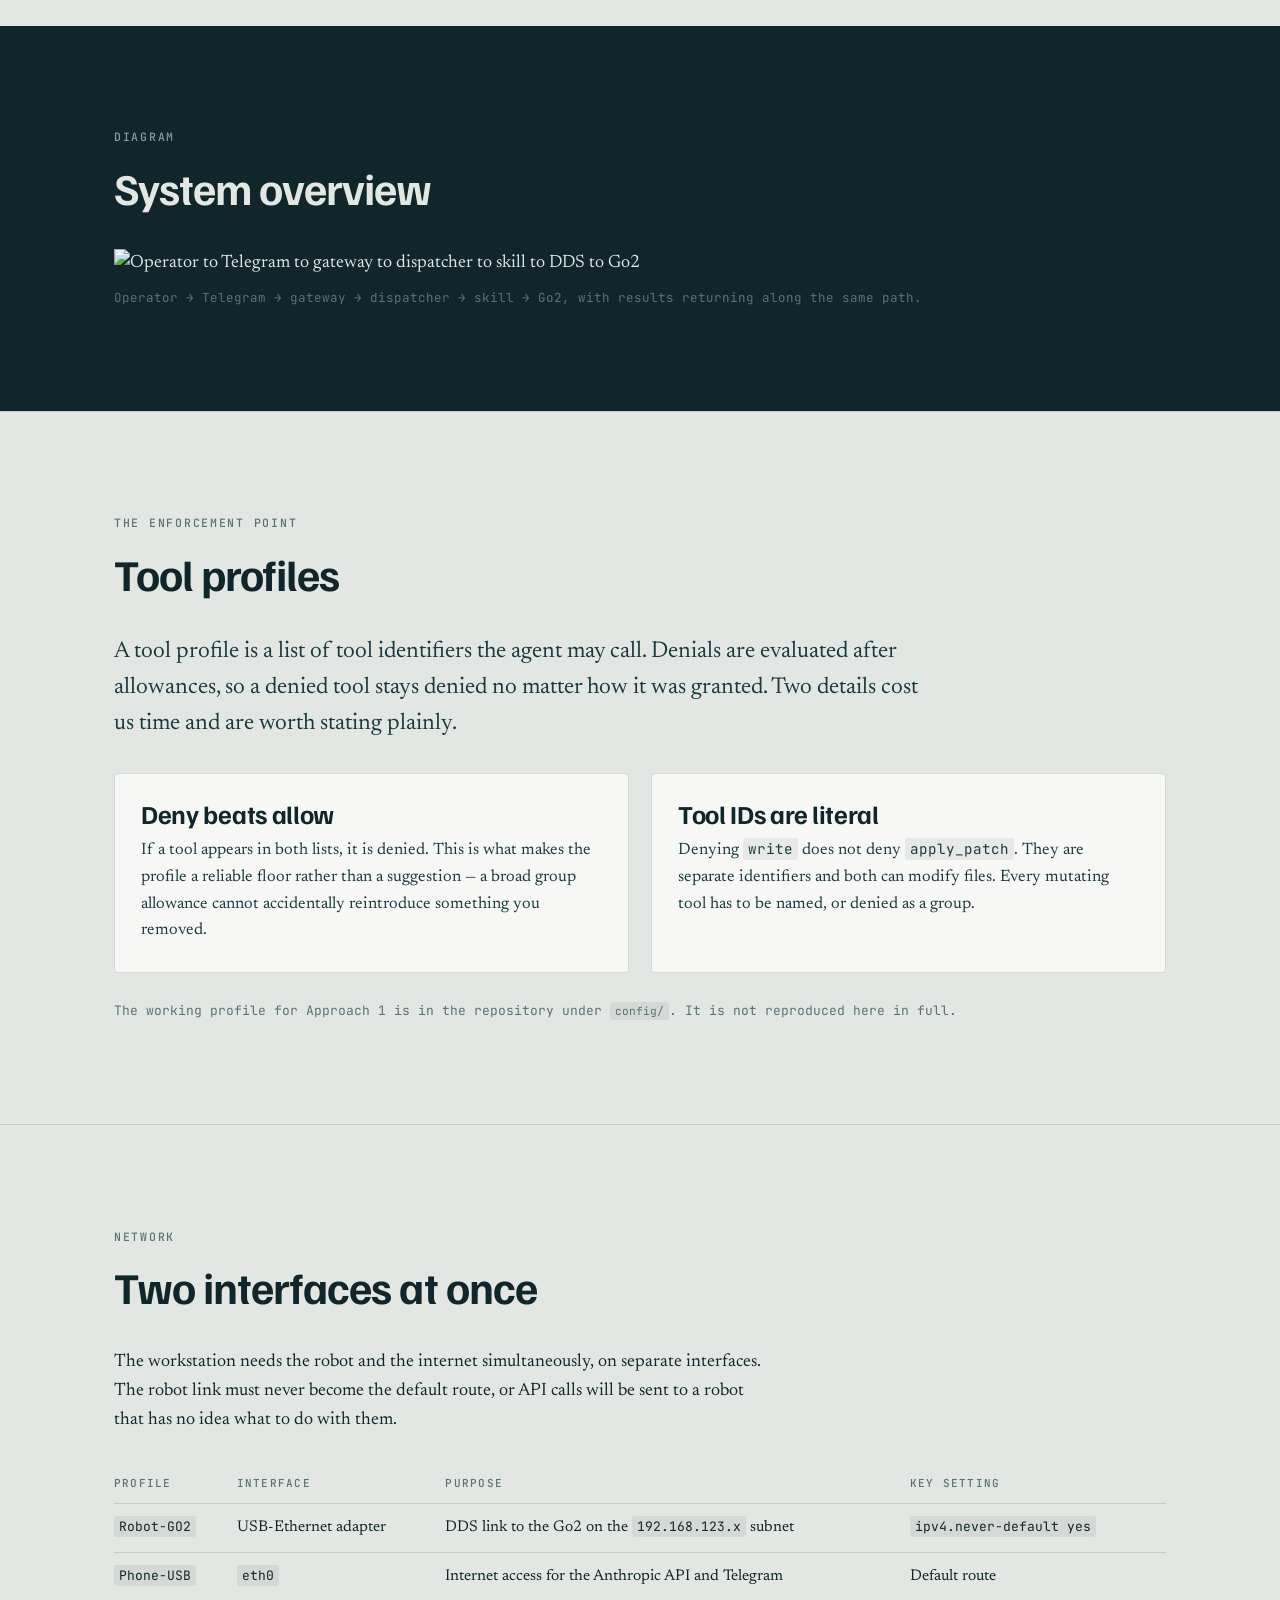
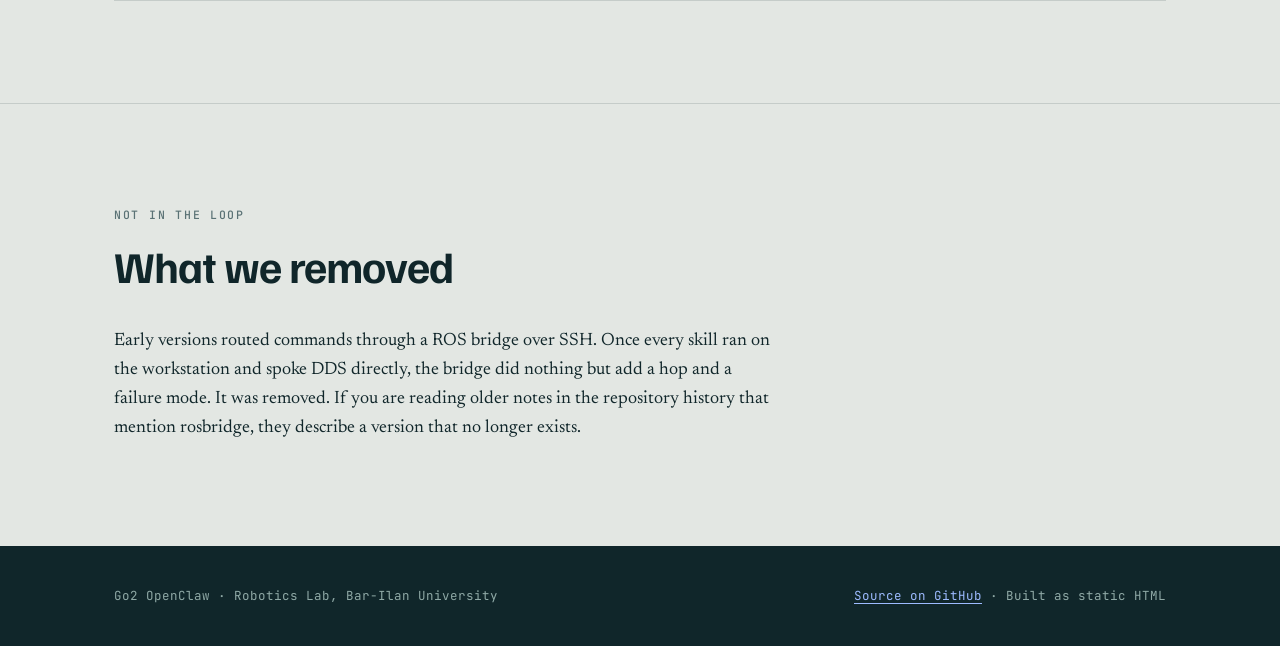
==== commit ce1ce349: "adding the architecture picture" ====
--- a/docs/architecture.html
+++ b/docs/architecture.html
@@ -83,12 +83,9 @@
       <h2>System overview</h2>
     </div>
     <figure>
-      <div class="video">
-        <p class="video-hint"><strong>Architecture diagram</strong>
-        Export your diagram as SVG or PNG and drop it in <code>docs/img/</code>,<br>
-        then replace this block with an &lt;img&gt; tag.</p>
-      </div>
-      <figcaption>Operator → Telegram → gateway → dispatcher → skill → DDS → Go2, with results returning along the same path.</figcaption>
+      <img class="diagram" src="img/architecture.png"
+           alt="Operator to Telegram to gateway to dispatcher to skill to DDS to Go2">
+      <figcaption>Operator → Telegram → gateway → dispatcher → skill → Go2, with results returning along the same path.</figcaption>
     </figure>
   </div>
 </section>
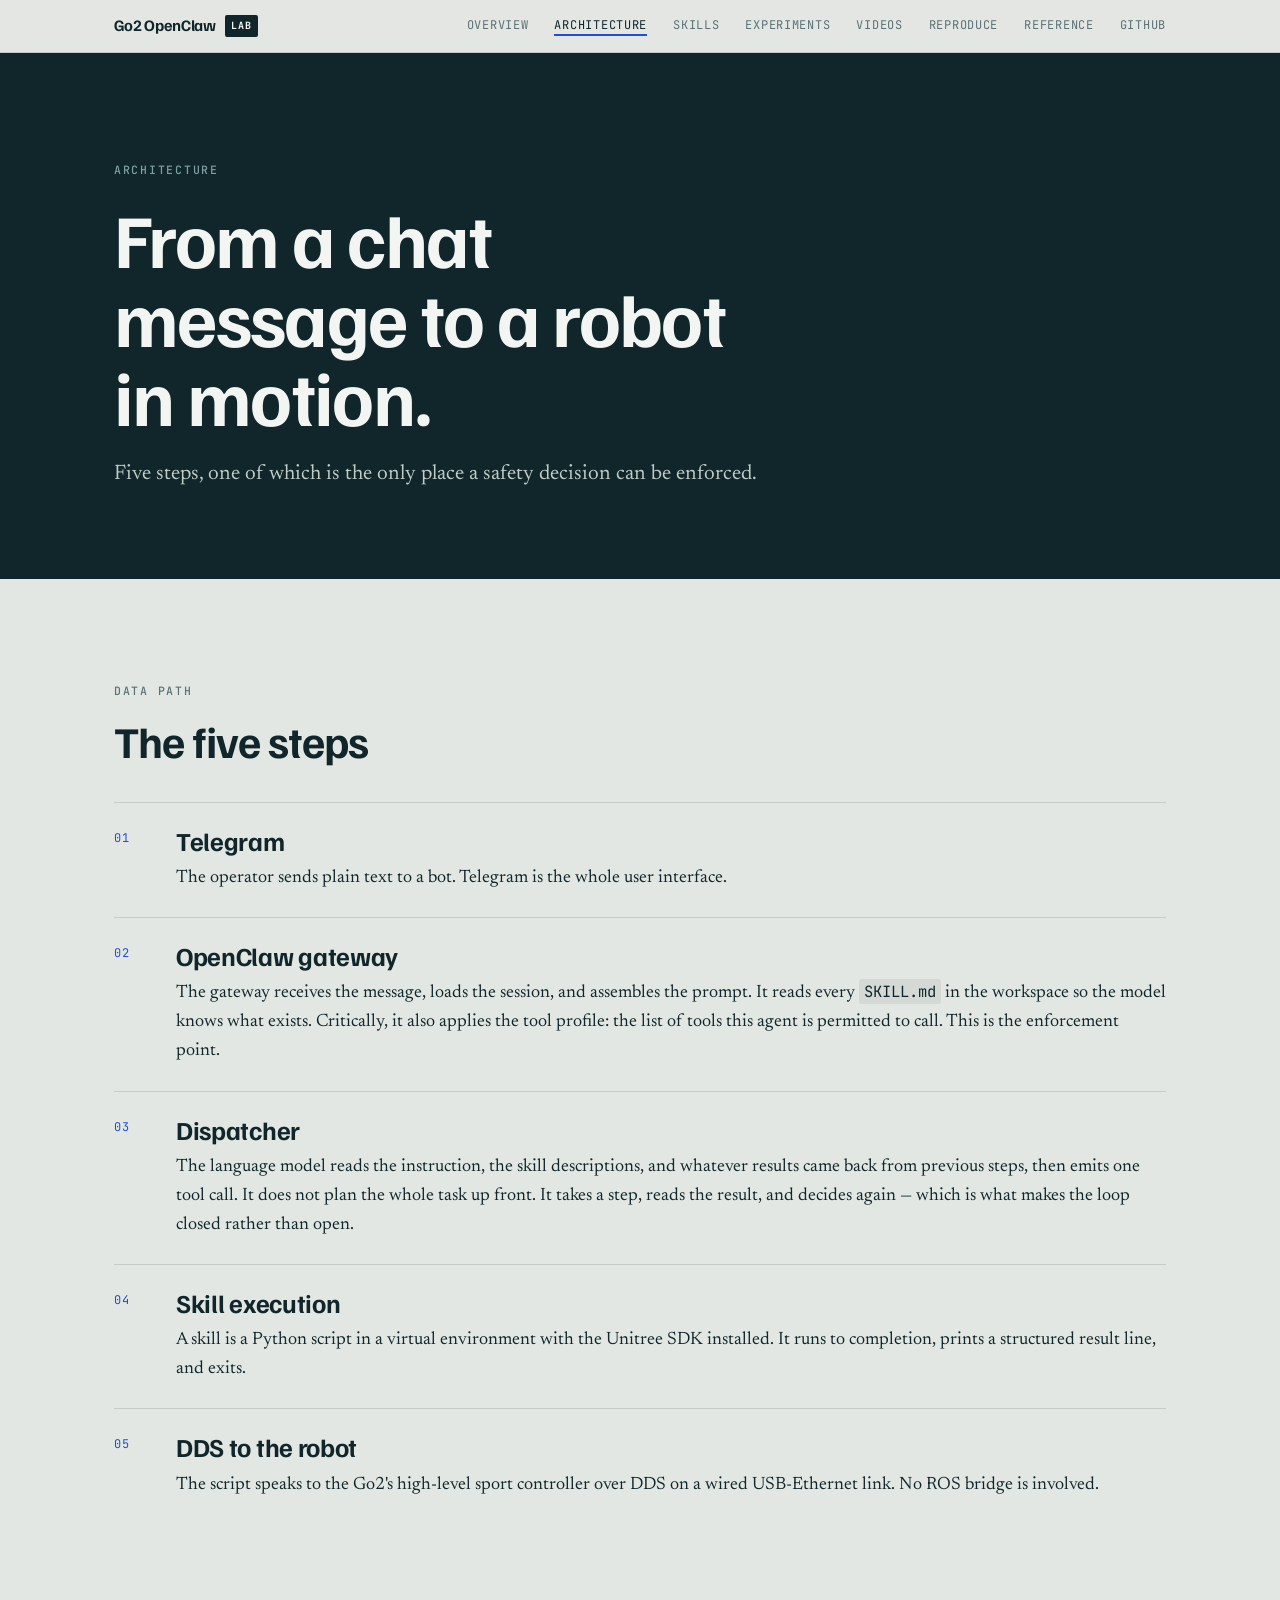
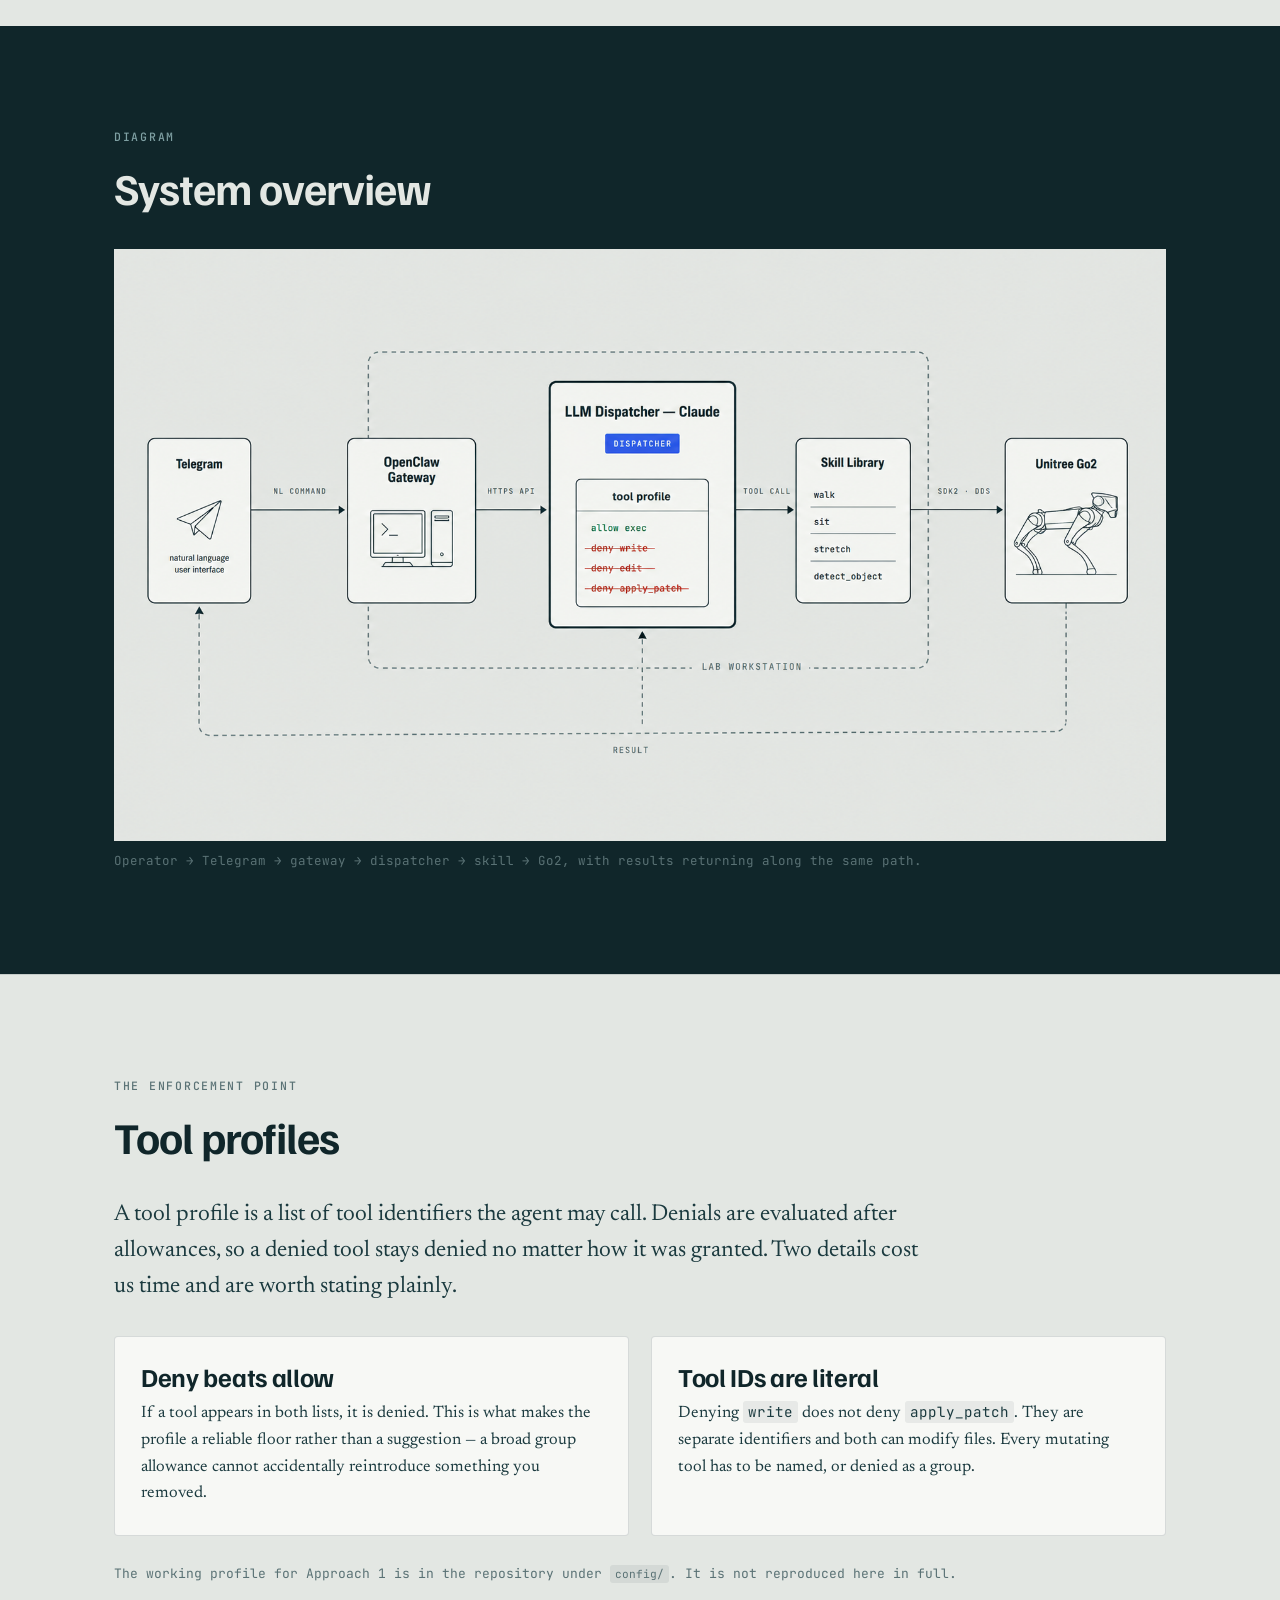
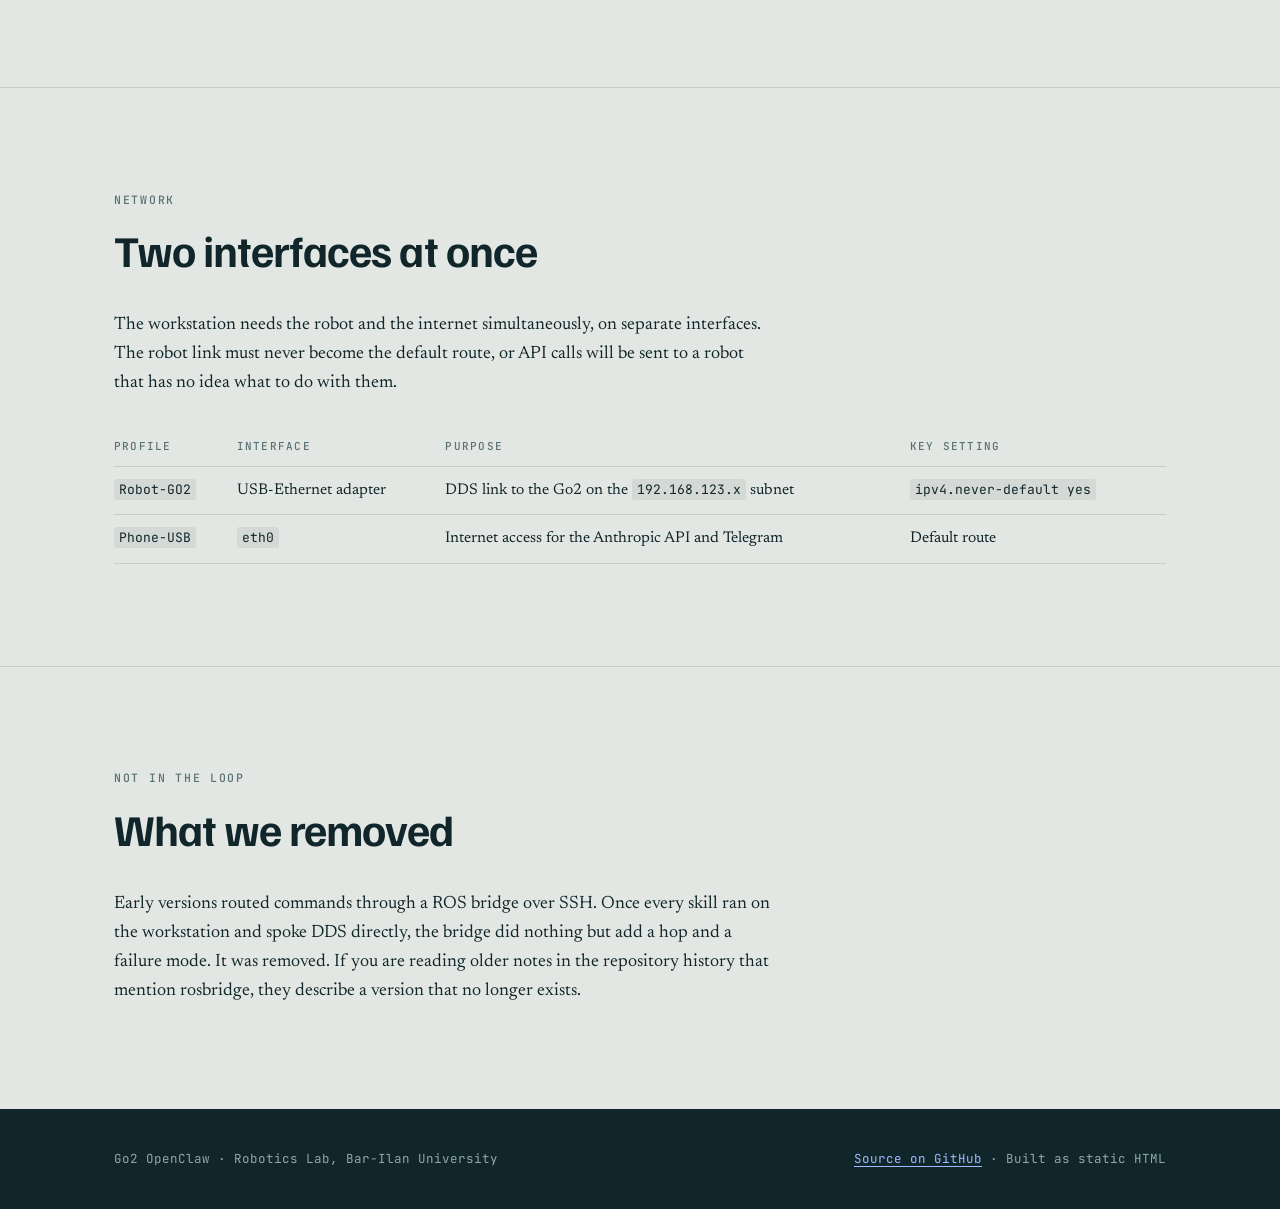
==== commit 738be003: "fixing image src picture" ====
--- a/docs/architecture.html
+++ b/docs/architecture.html
@@ -83,8 +83,8 @@
       <h2>System overview</h2>
     </div>
     <figure>
-      <img class="diagram" src="img/architecture.png"
-           alt="Operator to Telegram to gateway to dispatcher to skill to DDS to Go2">
+      <img class="diagram" src="images/architecture.png"
+           alt="Operator to Telegram to gateway to dispatcher to skill to Go2">
       <figcaption>Operator → Telegram → gateway → dispatcher → skill → Go2, with results returning along the same path.</figcaption>
     </figure>
   </div>
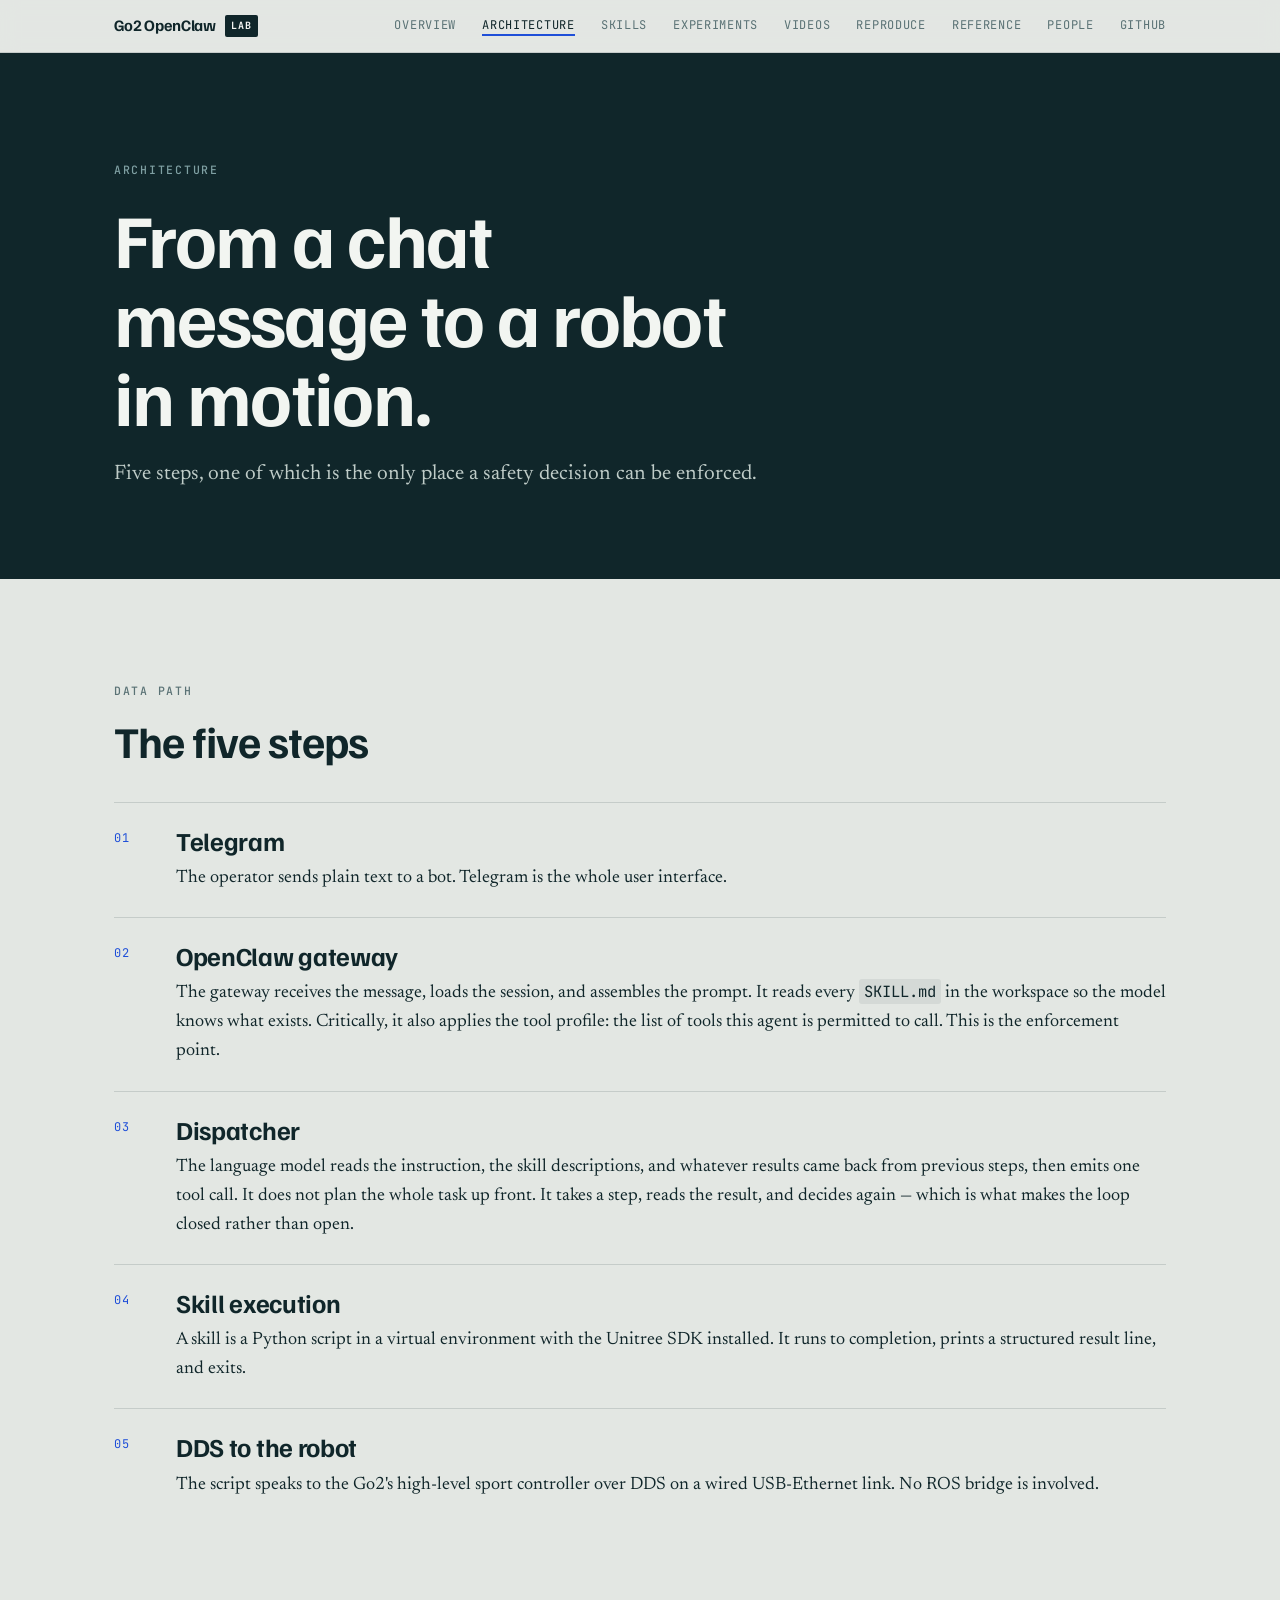
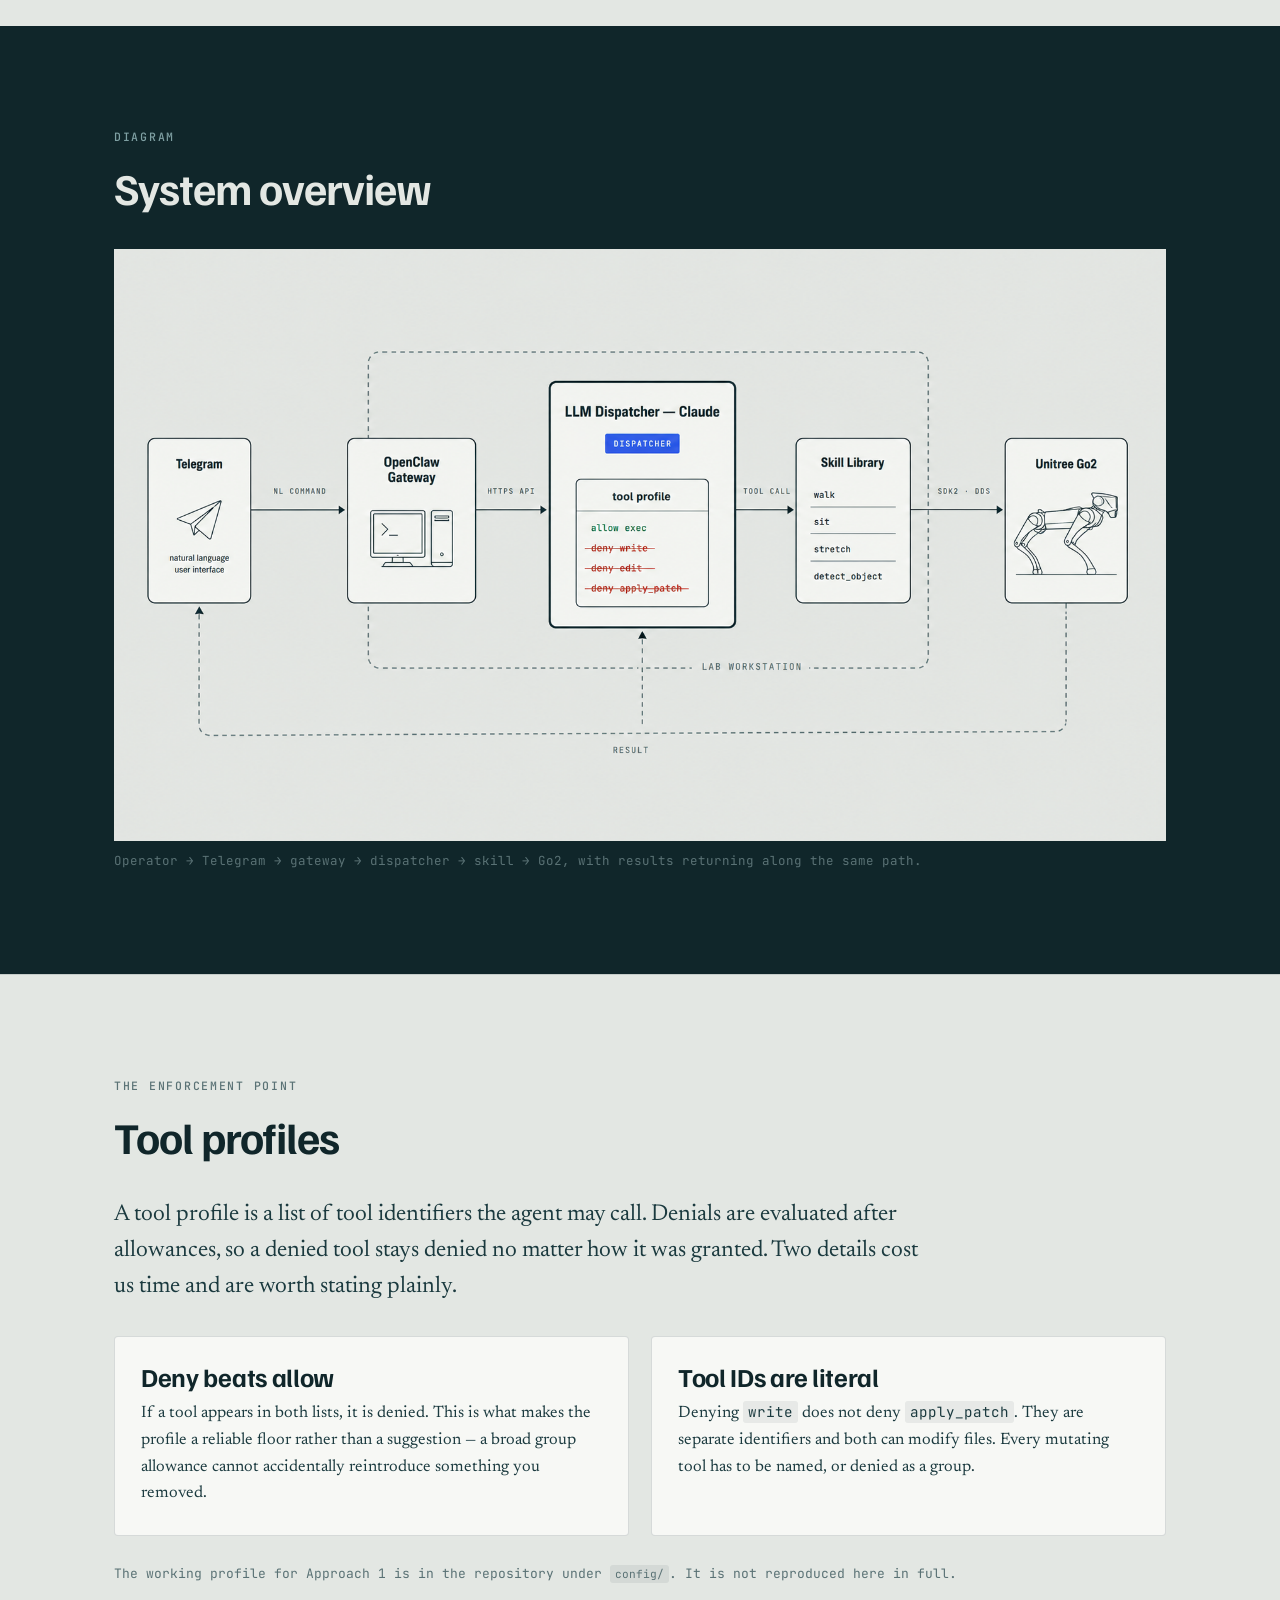
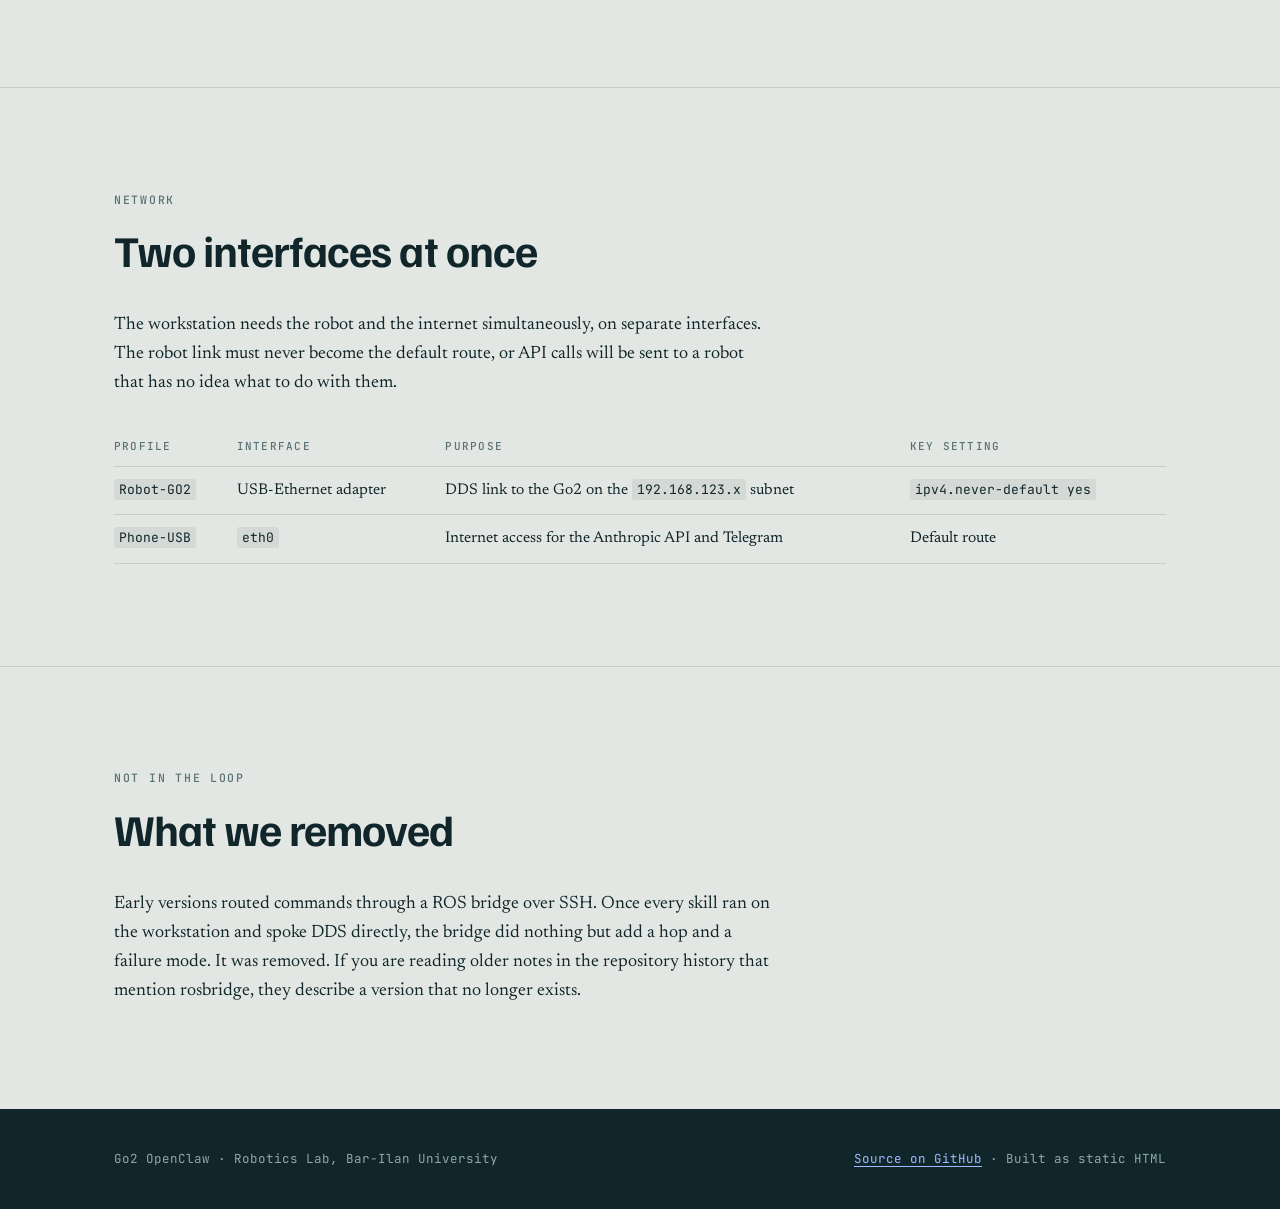
==== commit 289a9c6d: "adding people" ====
--- a/docs/architecture.html
+++ b/docs/architecture.html
@@ -22,6 +22,7 @@
     <a class="navlink" href="videos.html">Videos</a>
     <a class="navlink" href="reproduce.html">Reproduce</a>
     <a class="navlink" href="reference.html">Reference</a>
+    <a class="navlink" href="people.html">People</a>
     <a class="navlink" href="https://github.com/TamirAshwal/Go2">GitHub</a>
   </div>
 </header>
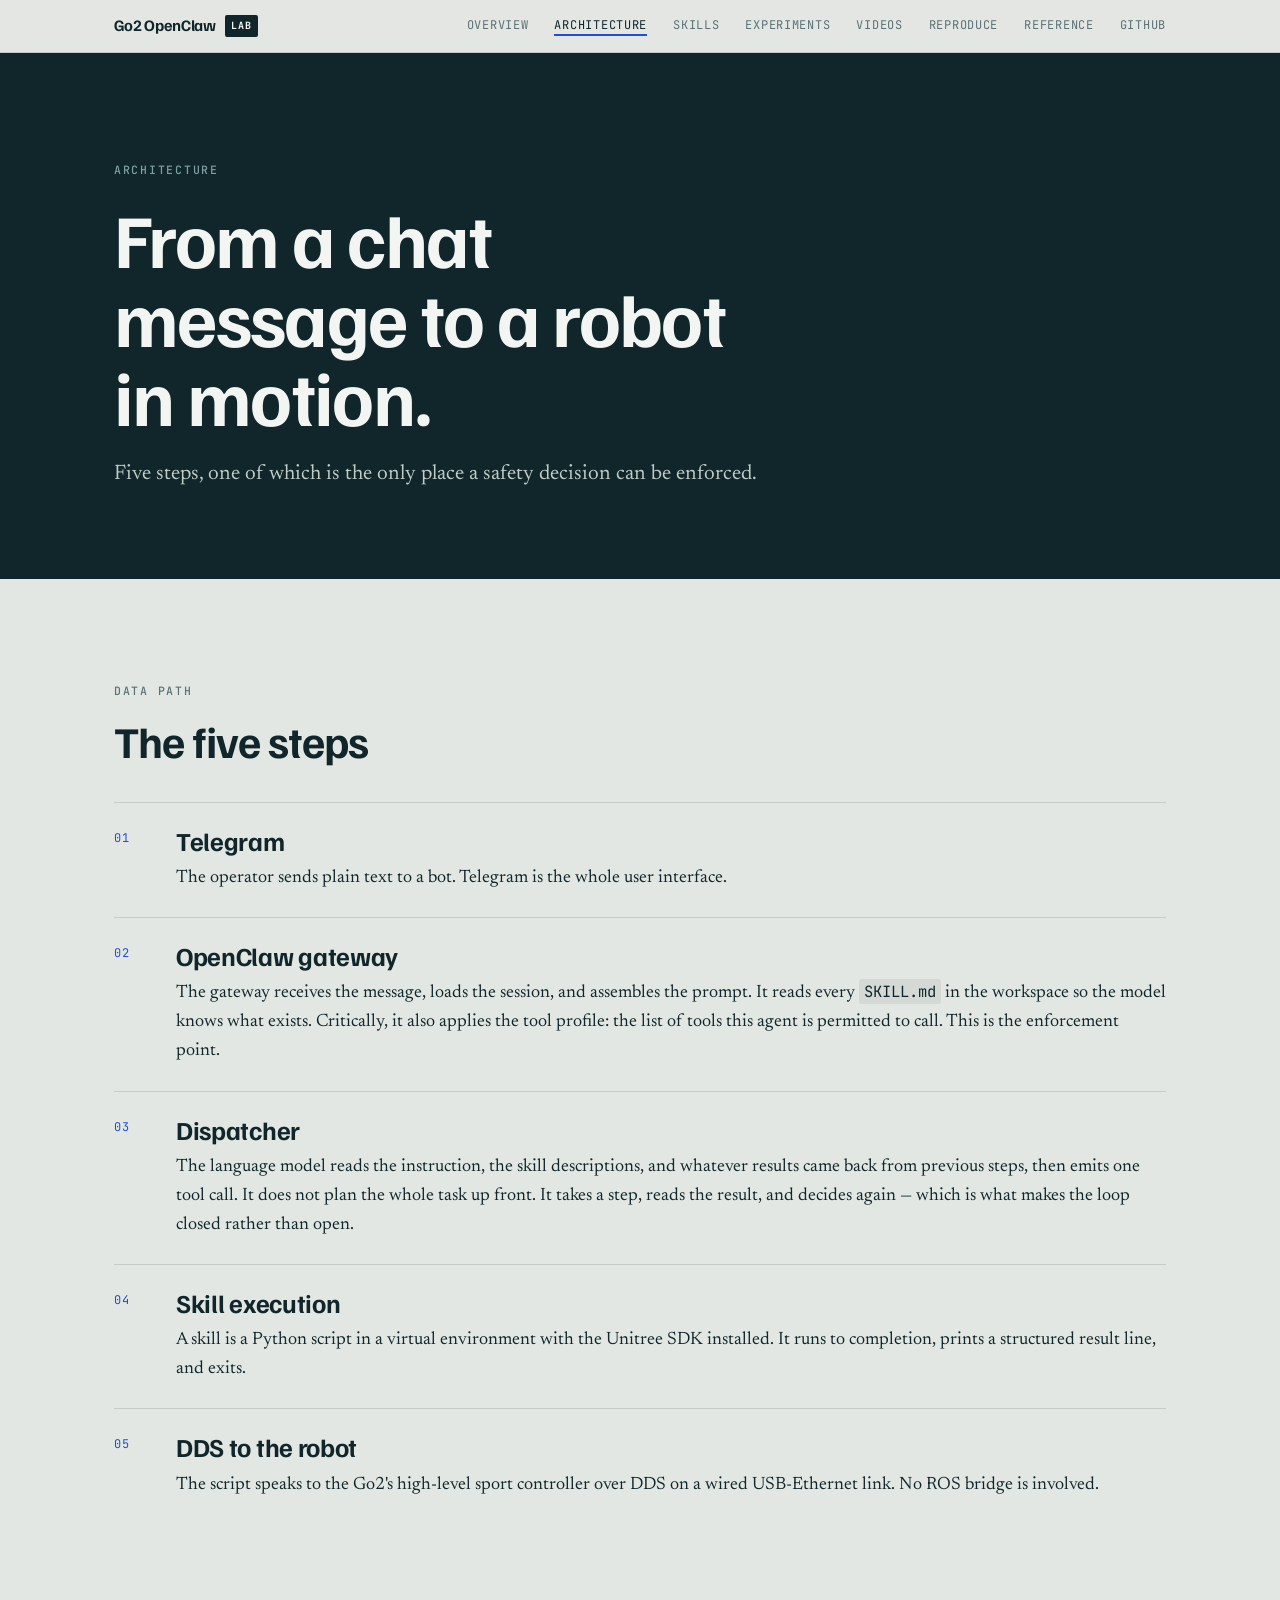
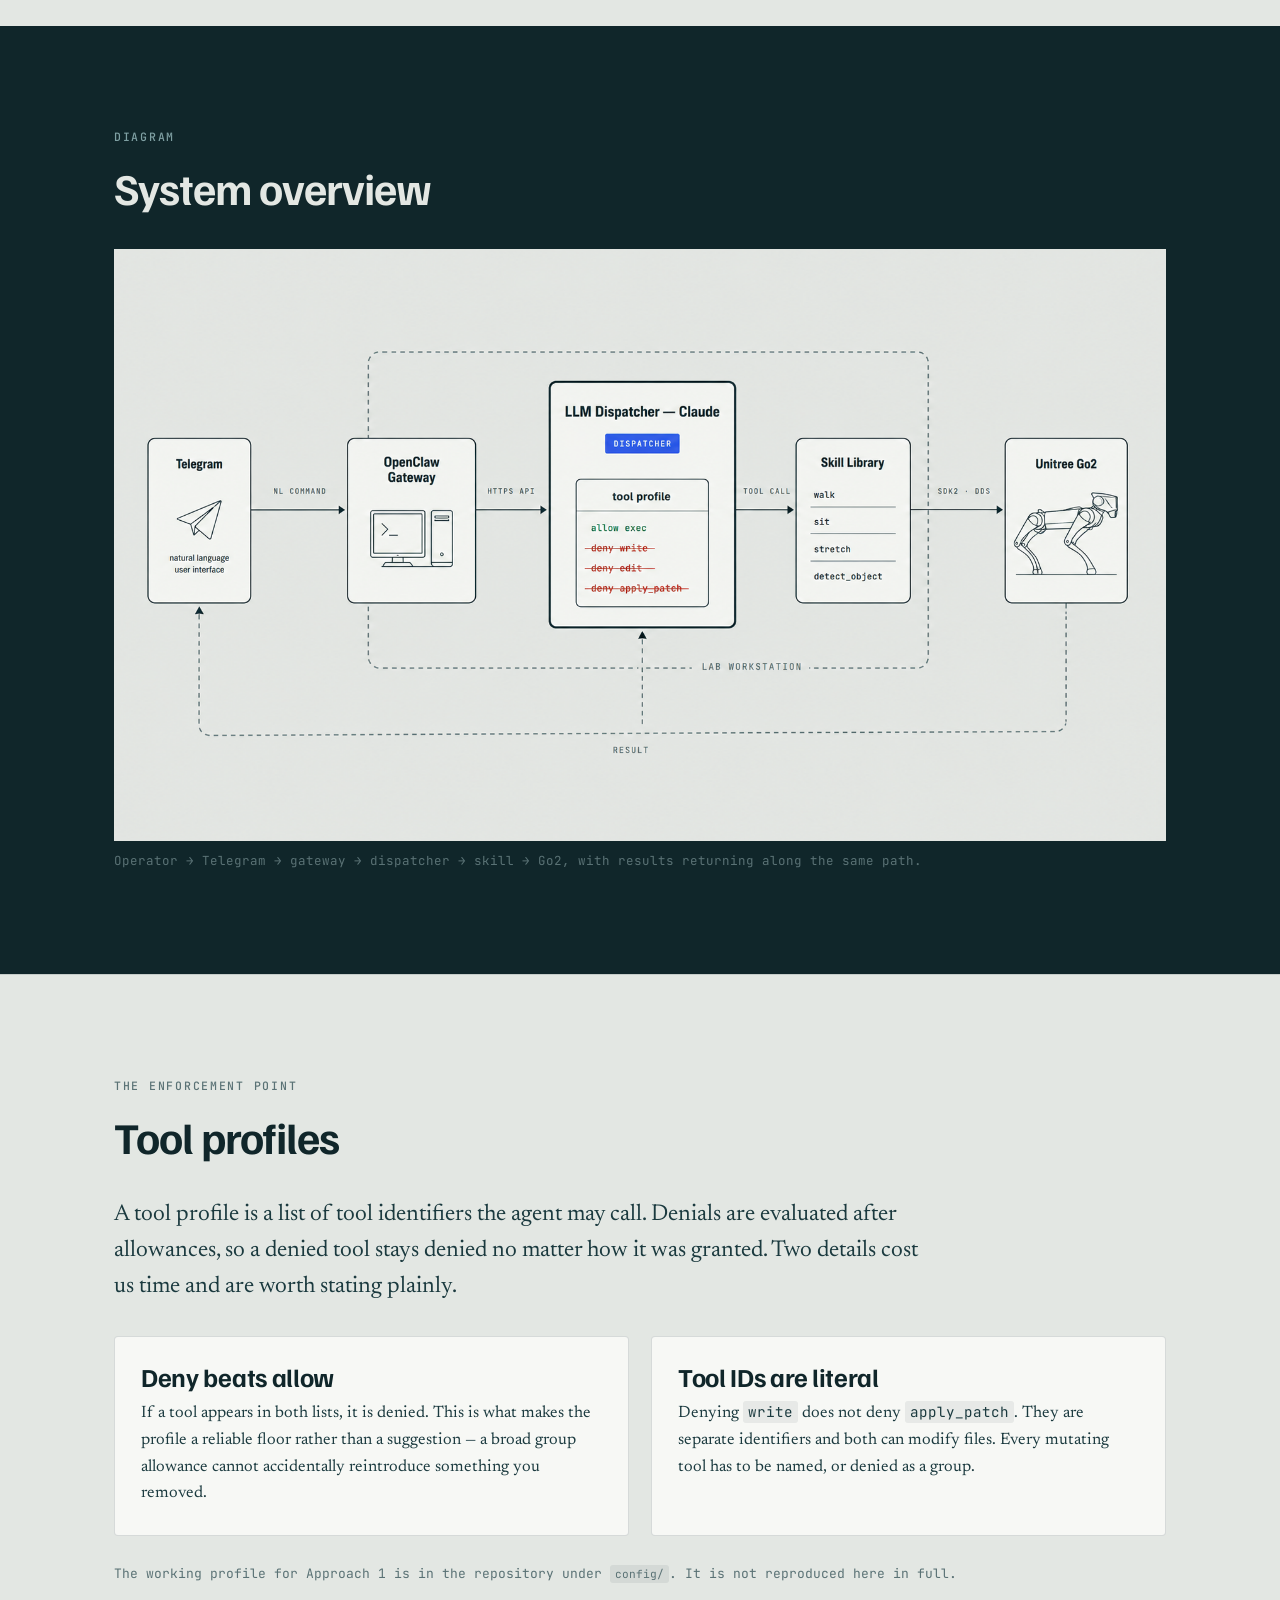
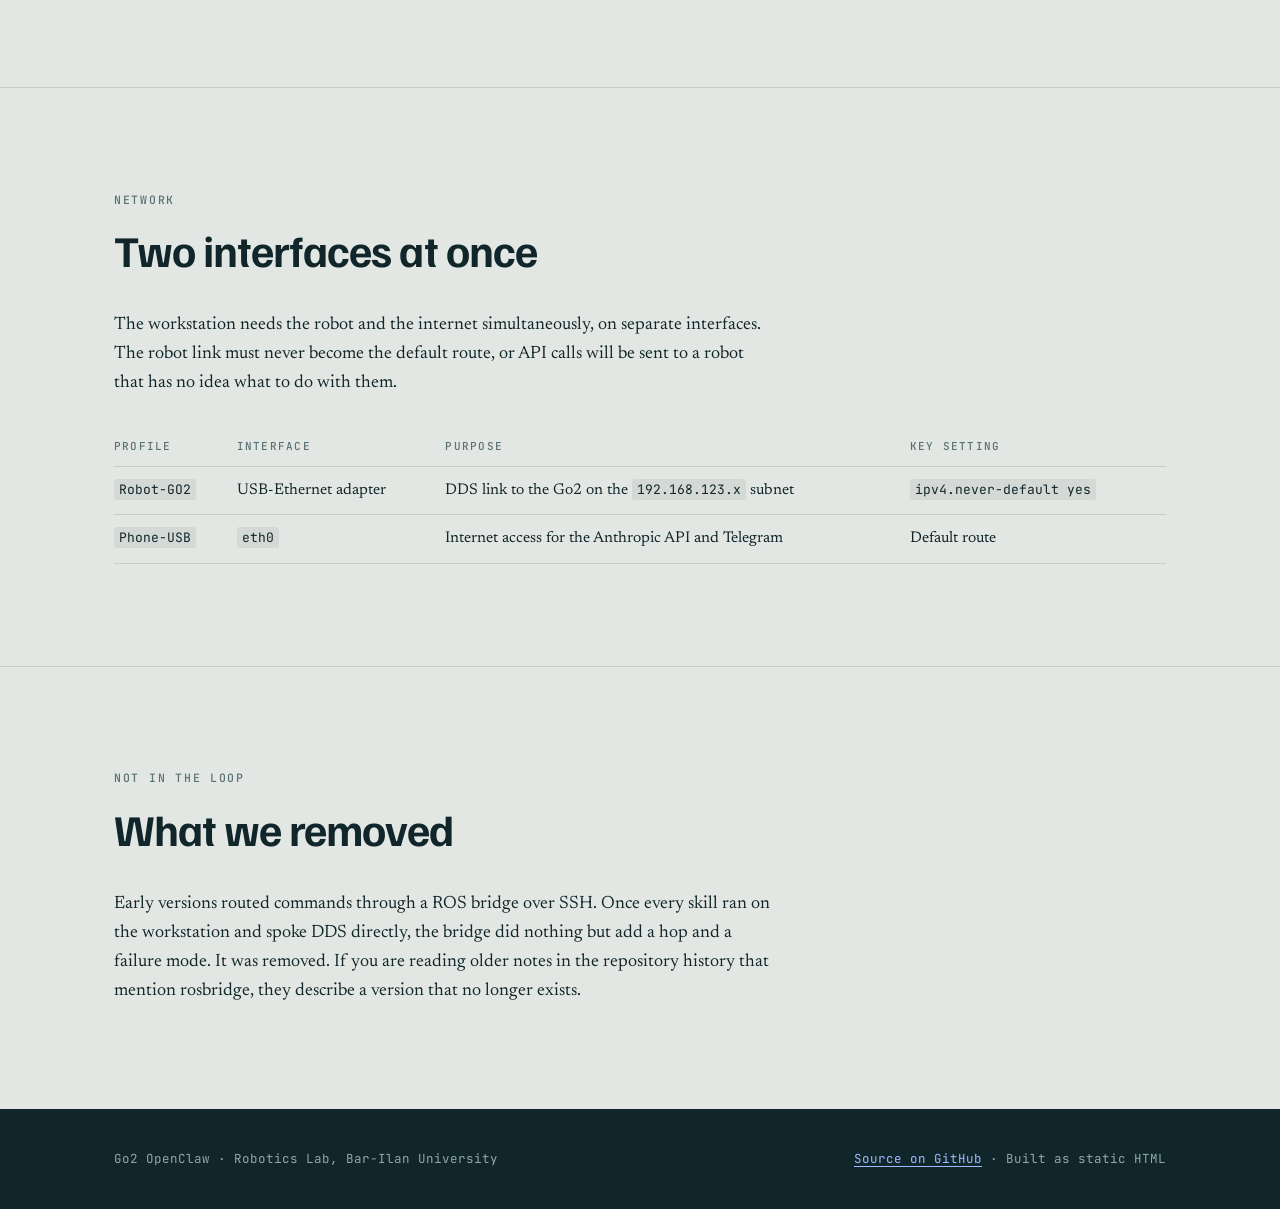
==== commit 332cf1b9: "Revert site to state before People page" ====
--- a/docs/architecture.html
+++ b/docs/architecture.html
@@ -22,7 +22,6 @@
     <a class="navlink" href="videos.html">Videos</a>
     <a class="navlink" href="reproduce.html">Reproduce</a>
     <a class="navlink" href="reference.html">Reference</a>
-    <a class="navlink" href="people.html">People</a>
     <a class="navlink" href="https://github.com/TamirAshwal/Go2">GitHub</a>
   </div>
 </header>
